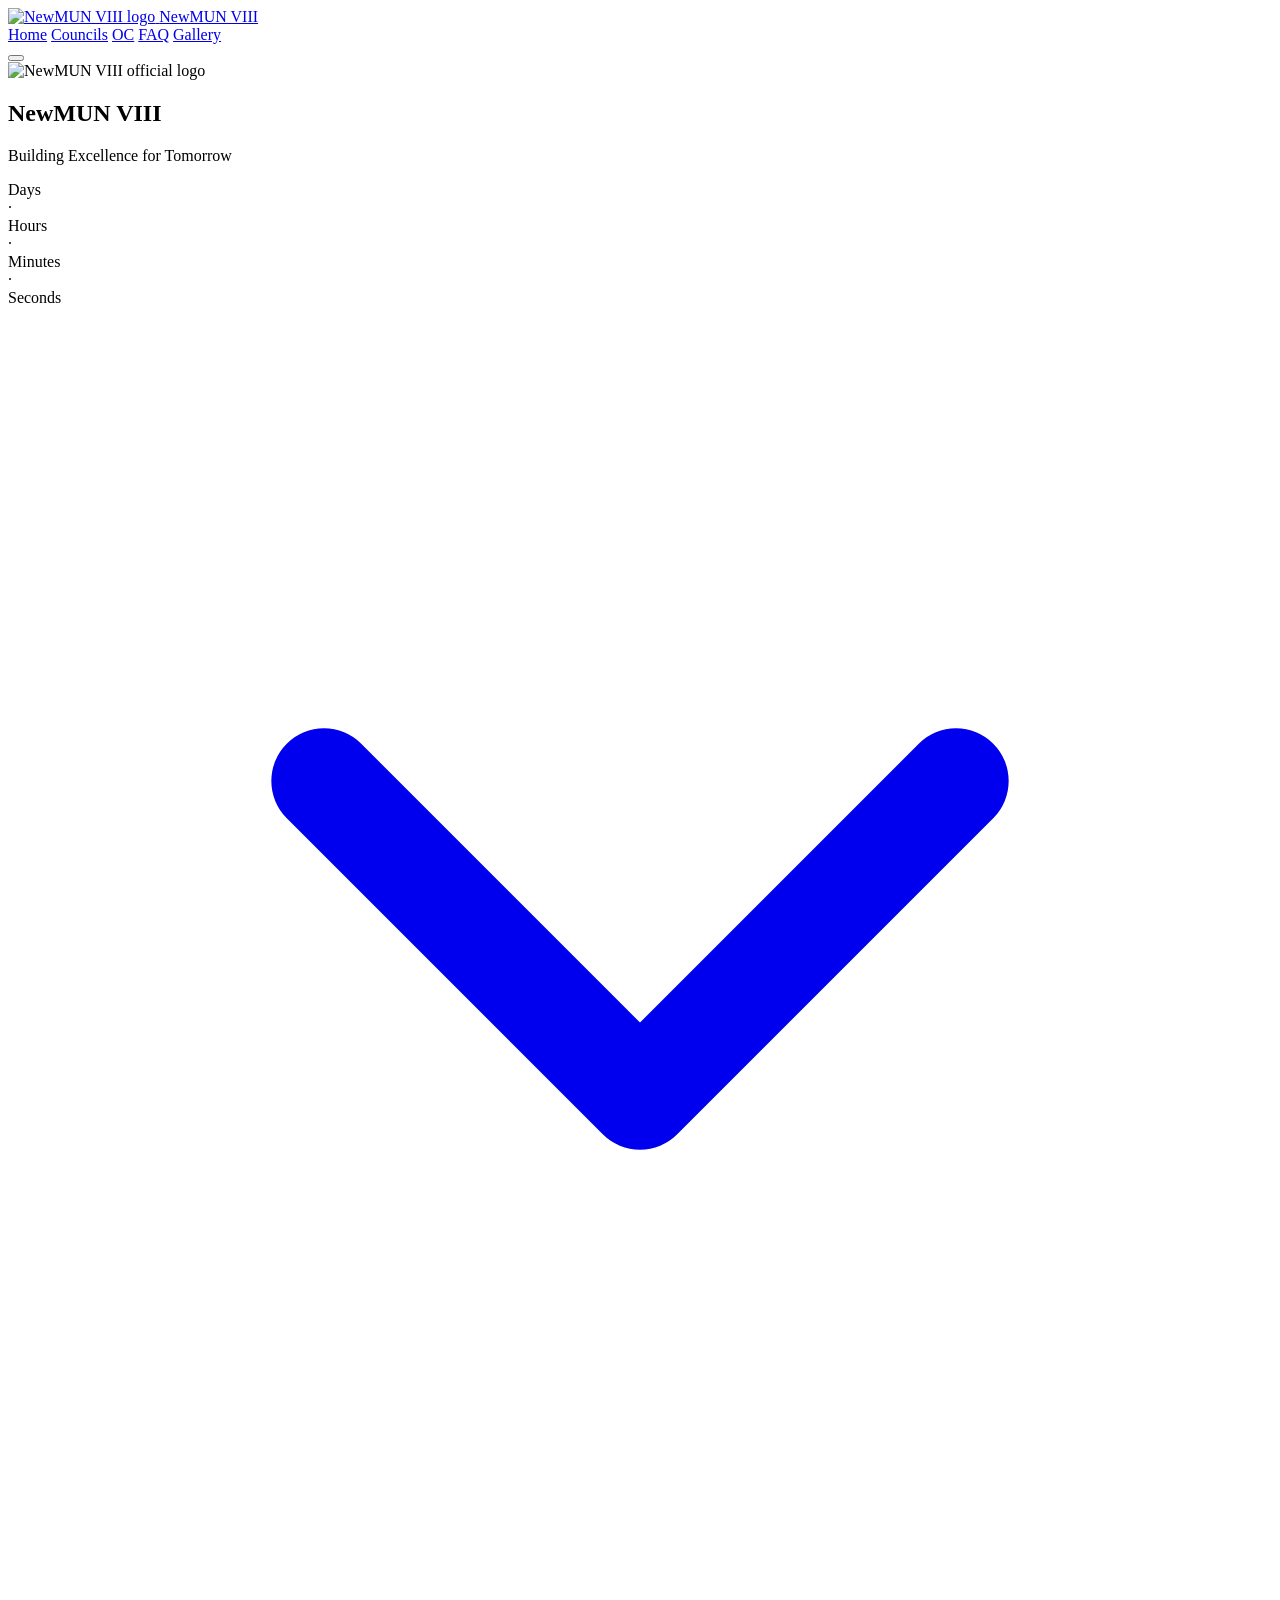
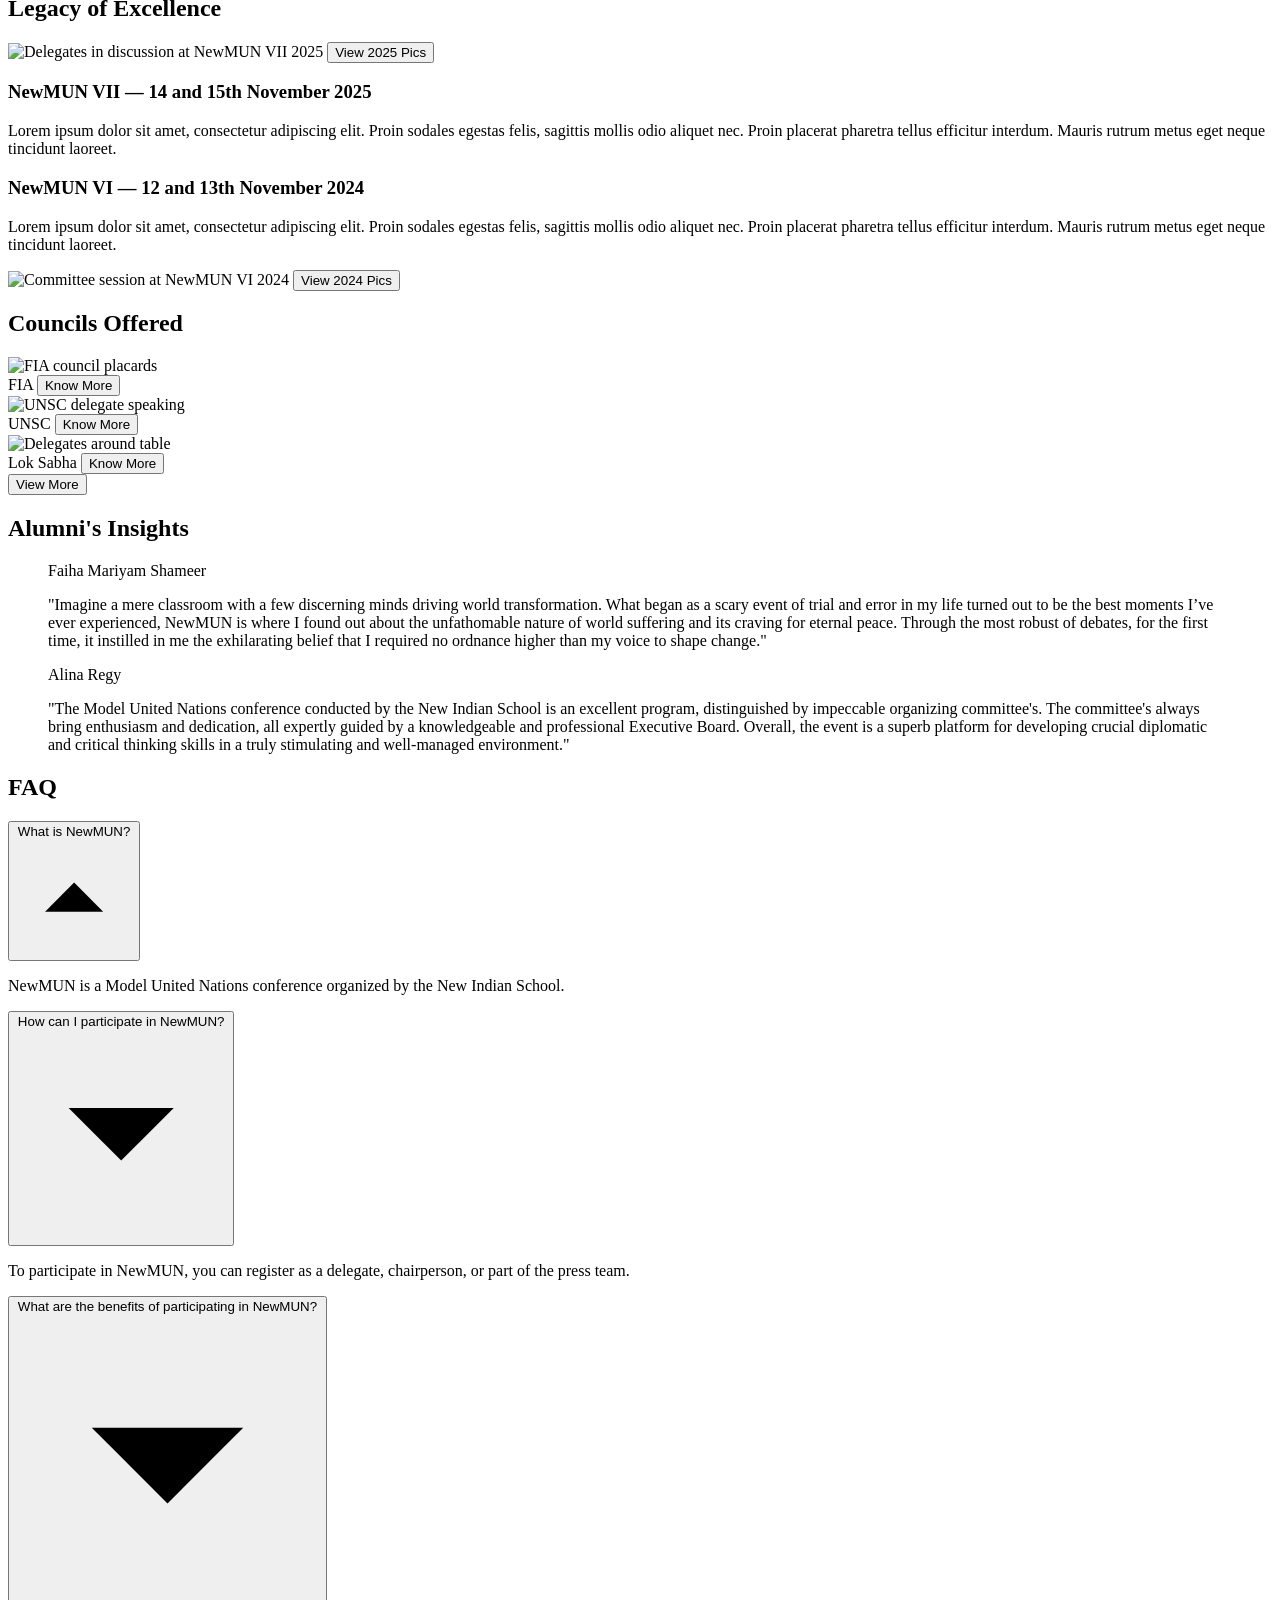
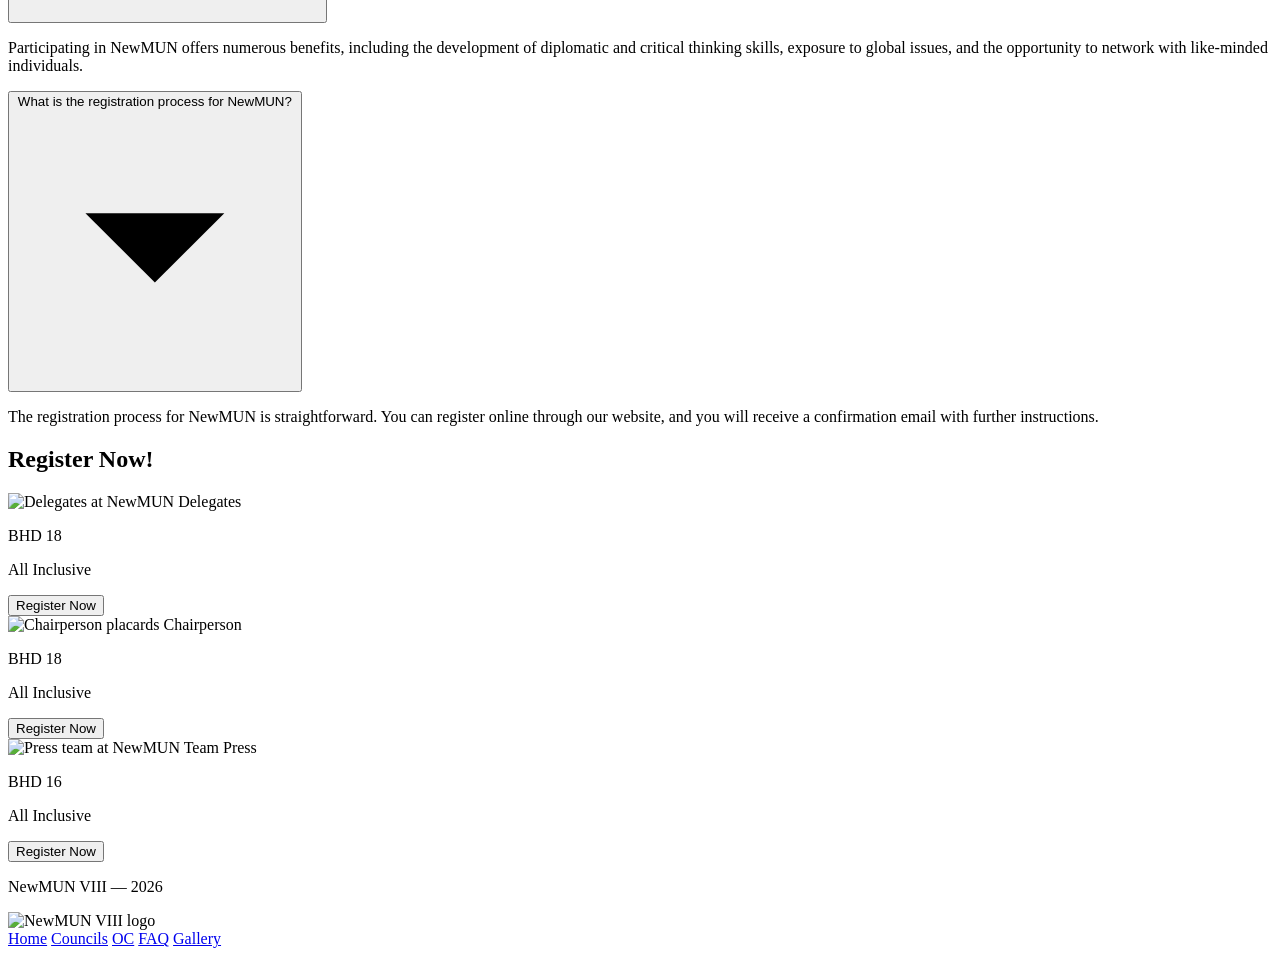
==== index.html @ 2bfbd265 "Add files via upload" ====
<!DOCTYPE html>
<html lang="en">
<head>
<meta charset="UTF-8">
<meta name="viewport" content="width=device-width, initial-scale=1.0">
<title>NewMUN VIII — Building Excellence for Tomorrow</title>
<link rel="preconnect" href="https://fonts.googleapis.com">
<link rel="preconnect" href="https://fonts.gstatic.com" crossorigin>
<link href="https://fonts.googleapis.com/css2?family=Playfair+Display:ital,wght@0,500;0,600;0,700;1,500;1,600&family=Montserrat:wght@400;500;600;700;800&display=swap" rel="stylesheet">
<link rel="stylesheet" href="/assets/css/index.css">
</head>
<body>

<!-- ============ HEADER ============ -->
<header class="site-header" id="siteHeader">
  <div class="header-inner">
    <a href="#" class="brand">
      <span class="brand-mark">
        <img src="/assets/logo.png" alt="NewMUN VIII logo">
      </span>
      <span class="brand-name">NewMUN VIII</span>
    </a>

   <nav class="main-nav" id="mainNav" aria-label="Primary">
      <a href="index.html" class="nav-link">Home</a>
      <a href="councils.html" class="nav-link active">Councils</a>
      <a href="oc.html" class="nav-link">OC</a>
      <a href="faq.html" class="nav-link">FAQ</a>
      <a href="gallery.html" class="nav-link">Gallery</a>
    </nav>

    <button class="nav-toggle" id="navToggle" aria-label="Open menu" aria-expanded="false" aria-controls="mainNav">
      <span></span><span></span><span></span>
    </button>
  </div>
</header>

<!-- ============ HERO ============ -->
<section class="hero" id="top">
  <div class="hero-glow hero-glow--a" aria-hidden="true"></div>
  <div class="hero-glow hero-glow--b" aria-hidden="true"></div>
  <div class="hero-glow hero-glow--c" aria-hidden="true"></div>

  <div class="hero-content">
    <div class="emblem">
      <img src="/assets/logo.png" alt="NewMUN VIII official logo" class="emblem-logo">
    </div>

    <h1 class="hero-title">NewMUN VIII</h1>
    <p class="hero-tagline">Building Excellence for Tomorrow</p>

    <div class="countdown" id="countdown" aria-label="Countdown to conference">
      <div class="countdown-unit">
        <span class="countdown-num" id="cd-days" data-value="01"></span>
        <span class="countdown-label">Days</span>
      </div>
      <span class="countdown-sep">·</span>
      <div class="countdown-unit">
        <span class="countdown-num" id="cd-hours" data-value="02"></span>
        <span class="countdown-label">Hours</span>
      </div>
      <span class="countdown-sep">·</span>
      <div class="countdown-unit">
        <span class="countdown-num" id="cd-mins" data-value="03"></span>
        <span class="countdown-label">Minutes</span>
      </div>
      <span class="countdown-sep">·</span>
      <div class="countdown-unit">
        <span class="countdown-num" id="cd-secs" data-value="04"></span>
        <span class="countdown-label">Seconds</span>
      </div>
    </div>
  </div>

  <a href="#legacy" class="scroll-cue" aria-label="Scroll down to see more">
    <svg viewBox="0 0 24 24" fill="none" xmlns="http://www.w3.org/2000/svg">
      <path d="M6 9l6 6 6-6" stroke="currentColor" stroke-width="2" stroke-linecap="round" stroke-linejoin="round"/>
    </svg>
  </a>
</section>

<!-- ============ LEGACY OF EXCELLENCE ============ -->
<section class="section legacy" id="legacy">
  <h2 class="section-title reveal">Legacy of Excellence</h2>

  <div class="legacy-cards">
    <article class="legacy-card reveal">
      <div class="legacy-media">
        <img src="/assets/legacy-vii.jpeg" alt="Delegates in discussion at NewMUN VII">
        <span class="legacy-year">2025</span>
        <button class="btn btn-pill btn-overlay">View 2025 Pics</button>
      </div>
      <div class="legacy-copy">
        <h3>NewMUN VII &mdash; 14 and 15th November 2025</h3>
        <p>Lorem ipsum dolor sit amet, consectetur adipiscing elit. Proin sodales egestas felis, sagittis mollis odio aliquet nec. Proin placerat pharetra tellus efficitur interdum. Mauris rutrum metus eget neque tincidunt laoreet.</p>
      </div>
    </article>

    <article class="legacy-card legacy-card--reverse reveal">
      <div class="legacy-copy">
        <h3>NewMUN VI &mdash; 12 and 13th November 2024</h3>
        <p>Lorem ipsum dolor sit amet, consectetur adipiscing elit. Proin sodales egestas felis, sagittis mollis odio aliquet nec. Proin placerat pharetra tellus efficitur interdum. Mauris rutrum metus eget neque tincidunt laoreet.</p>
      </div>
      <div class="legacy-media">
        <img src="/assets/legacy-vi.jpg" alt="Committee session at NewMUN VI">
        <span class="legacy-year">2024</span>
        <button class="btn btn-pill btn-overlay">View 2024 Pics</button>
      </div>
    </article>
  </div>
</section>

<!-- ============ COUNCILS OFFERED ============ -->
<section class="section councils" id="councils">
  <h2 class="section-title reveal">Councils Offered</h2>

  <div class="council-grid">
    <div class="council-card reveal">
      <img src="assets/fia.jpeg" alt="FIA council placards">
      <div class="council-overlay">
        <span class="council-name">FIA</span>
        <button class="btn btn-pill btn-overlay">Know More</button>
      </div>
    </div>
    <div class="council-card reveal">
      <img src="/assets/unsc.jpeg" alt="UNSC delegate speaking">
      <div class="council-overlay">
        <span class="council-name">UNSC</span>
        <button class="btn btn-pill btn-overlay">Know More</button>
      </div>
    </div>
    <div class="council-card reveal">
      <img src="/assets/lok-sabha.jpeg" alt="Delegates around table">
      <div class="council-overlay">
        <span class="council-name">Lok Sabha</span>
        <button class="btn btn-pill btn-overlay">Know More</button>
      </div>
    </div>
  </div>

  <div class="center-cta reveal">
    <button class="btn btn-pill btn-outline">View More</button>
  </div>
</section>

<!-- ============ ALUMNI'S INSIGHTS ============ -->
<section class="section alumni" id="alumni">
  <h2 class="section-title reveal">Alumni's Insights</h2>

  <div class="alumni-grid">
    <blockquote class="alumni-card reveal">
      <p class="alumni-name">Faiha Mariyam Shameer</p>
      <p class="alumni-quote">"Imagine a mere classroom with a few discerning minds driving world transformation. What began as a scary event of trial and error in my life turned out to be the best moments I’ve ever experienced, NewMUN is where I found out about the unfathomable nature of world suffering and its craving for eternal peace. Through the most robust of debates, for the first time, it instilled in me the exhilarating belief that I required no ordnance higher than my voice to shape change."</p>
    </blockquote>
    <blockquote class="alumni-card reveal">
      <p class="alumni-name">Alina Regy</p>
      <p class="alumni-quote">"The Model United Nations conference conducted by the New Indian School is an excellent program, distinguished by impeccable organizing committee's. The committee's always bring enthusiasm and dedication, all expertly guided by a knowledgeable and professional Executive Board. Overall, the event is a superb platform for developing crucial diplomatic and critical thinking skills in a truly stimulating and well-managed environment."</p>
    </blockquote>
  </div>
</section>

<!-- ============ FAQ ============ -->
<section class="section faq" id="faq">
  <h2 class="section-title reveal">FAQ</h2>

  <div class="faq-list reveal">
    <div class="faq-item is-open">
      <button class="faq-question" aria-expanded="true">
        <span>What is NewMUN?</span>
        <svg class="faq-icon" viewBox="0 0 24 24"><path d="M6 15l6-6 6 6"/></svg>
      </button>
      <div class="faq-answer">
        <p>NewMUN is a Model United Nations conference organized by the New Indian School.</p>
      </div>
    </div>

    <div class="faq-item">
      <button class="faq-question" aria-expanded="false">
        <span>How can I participate in NewMUN?</span>
        <svg class="faq-icon" viewBox="0 0 24 24"><path d="M6 9l6 6 6-6"/></svg>
      </button>
      <div class="faq-answer">
        <p>To participate in NewMUN, you can register as a delegate, chairperson, or part of the press team.</p>
      </div>
    </div>

    <div class="faq-item">
      <button class="faq-question" aria-expanded="false">
        <span>What are the benefits of participating in NewMUN?</span>
        <svg class="faq-icon" viewBox="0 0 24 24"><path d="M6 9l6 6 6-6"/></svg>
      </button>
      <div class="faq-answer">
        <p>Participating in NewMUN offers numerous benefits, including the development of diplomatic and critical thinking skills, exposure to global issues, and the opportunity to network with like-minded individuals.</p>
      </div>
    </div>

    <div class="faq-item">
      <button class="faq-question" aria-expanded="false">
        <span>What is the registration process for NewMUN?</span>
        <svg class="faq-icon" viewBox="0 0 24 24"><path d="M6 9l6 6 6-6"/></svg>
      </button>
      <div class="faq-answer">
        <p>The registration process for NewMUN is straightforward. You can register online through our website, and you will receive a confirmation email with further instructions.</p>
      </div>
    </div>
  </div>
</section>

<!-- ============ REGISTER NOW ============ -->
<section class="section register" id="register">
  <h2 class="section-title reveal">Register Now!</h2>

  <div class="register-grid">
    <article class="register-card reveal">
      <div class="register-media">
        <img src="/assets/delegates.jpeg" alt="Delegates at NewMUN">
        <span class="register-label">Delegates</span>
      </div>
      <p class="register-price">BHD 18</p>
      <p class="register-note">All Inclusive</p>
      <button class="btn btn-pill">Register Now</button>
    </article>

    <article class="register-card reveal">
      <div class="register-media">
        <img src="/assets/chairs.jpg" alt="Chairperson placards">
        <span class="register-label">Chairperson</span>
      </div>
      <p class="register-price">BHD 18</p>
      <p class="register-note">All Inclusive</p>
      <button class="btn btn-pill">Register Now</button>
    </article>

    <article class="register-card reveal">
      <div class="register-media">
        <img src="/assets/press.jpg" alt="Press team at NewMUN">
        <span class="register-label">Team Press</span>
      </div>
      <p class="register-price">BHD 16</p>
      <p class="register-note">All Inclusive</p>
      <button class="btn btn-pill">Register Now</button>
    </article>
  </div>
</section>
<!-- ============ FOOTER ============ -->
<footer class="site-footer" id="oc">
  <div class="footer-inner">
    <div class="footer-brand">
      <p class="footer-title">NewMUN VIII &mdash; 2026</p>
    </div>
    <div class="footer-emblem">
      <img src="/assets/logo.png" alt="NewMUN VIII logo" class="footer-logo">
    </div>
    <nav class="footer-nav" aria-label="Footer">
      <a href="index.html">Home</a>
      <a href="councils.html">Councils</a>
      <a href="oc.html">OC</a>
      <a href="faq.html">FAQ</a>
      <a href="gallery.html">Gallery</a>
    </nav>
  </div>
</footer>

<script src="assets/js/index.js"></script>
</body>
</html>
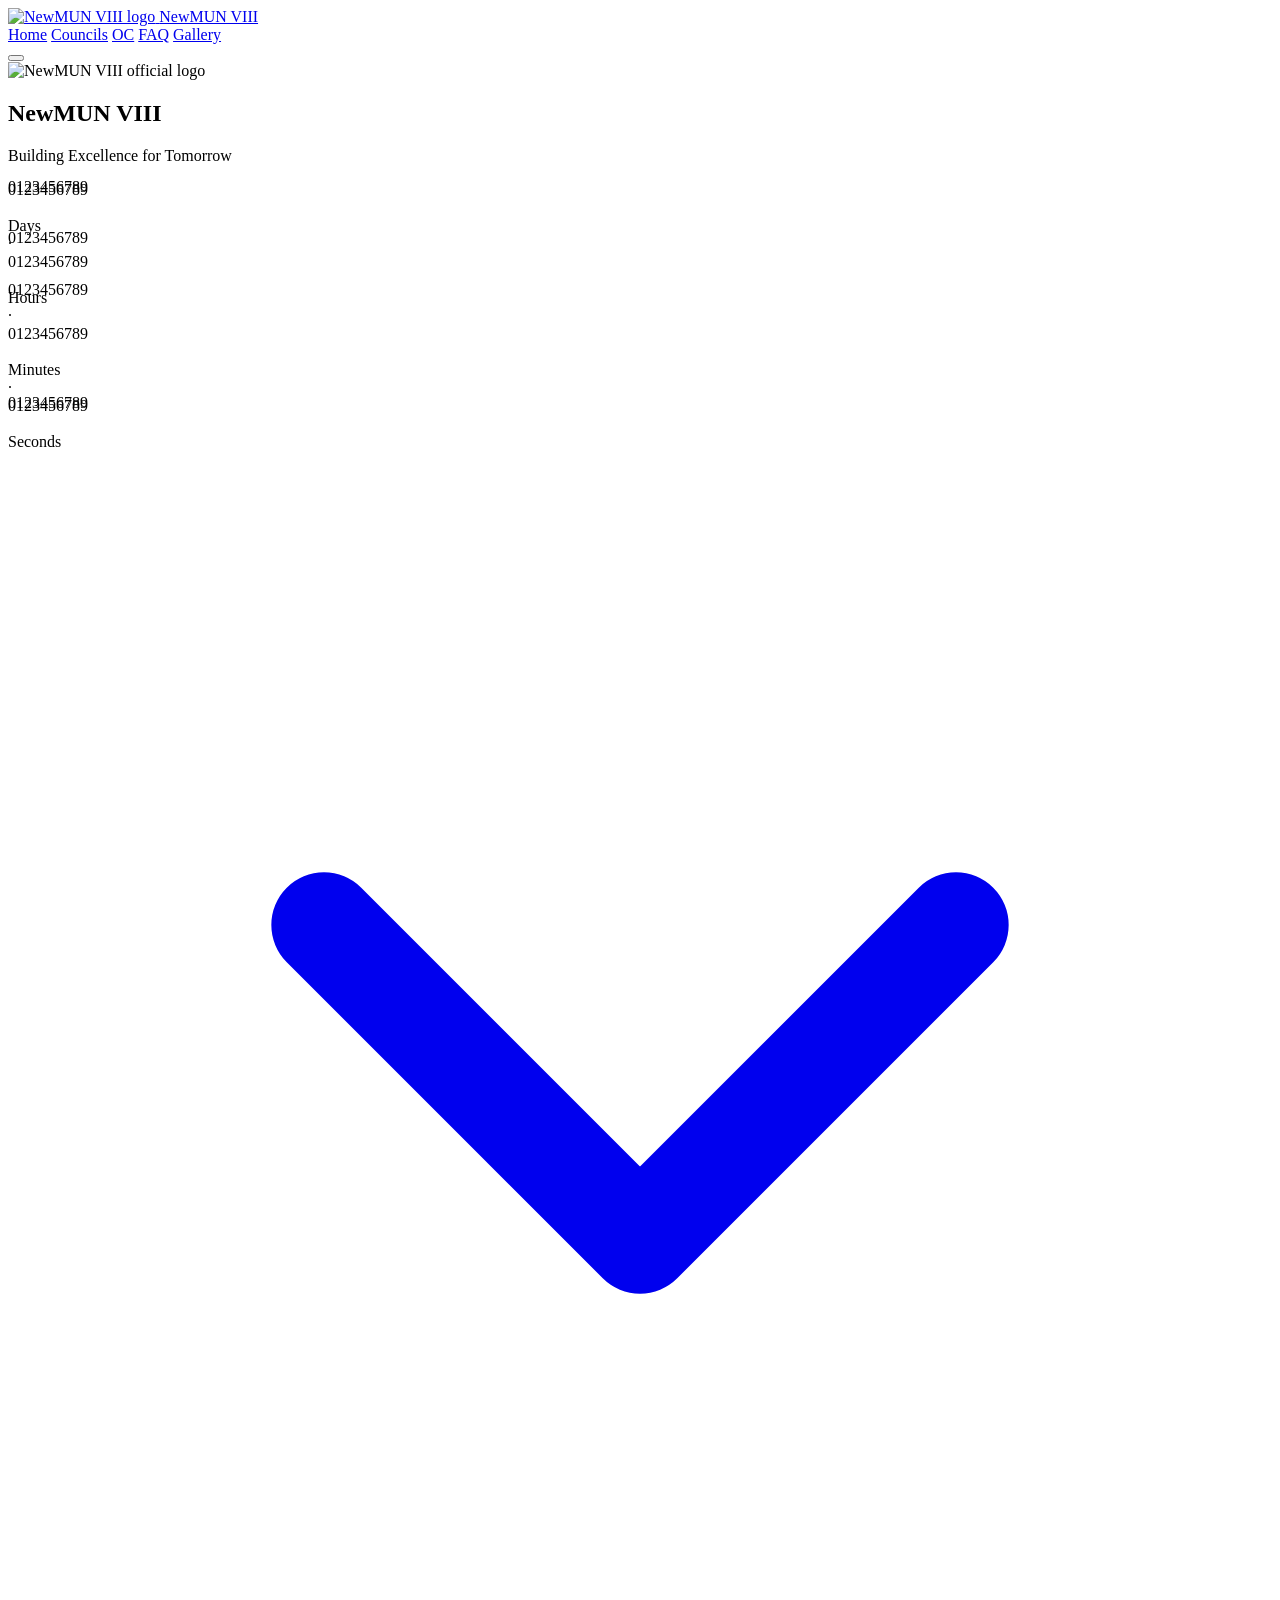
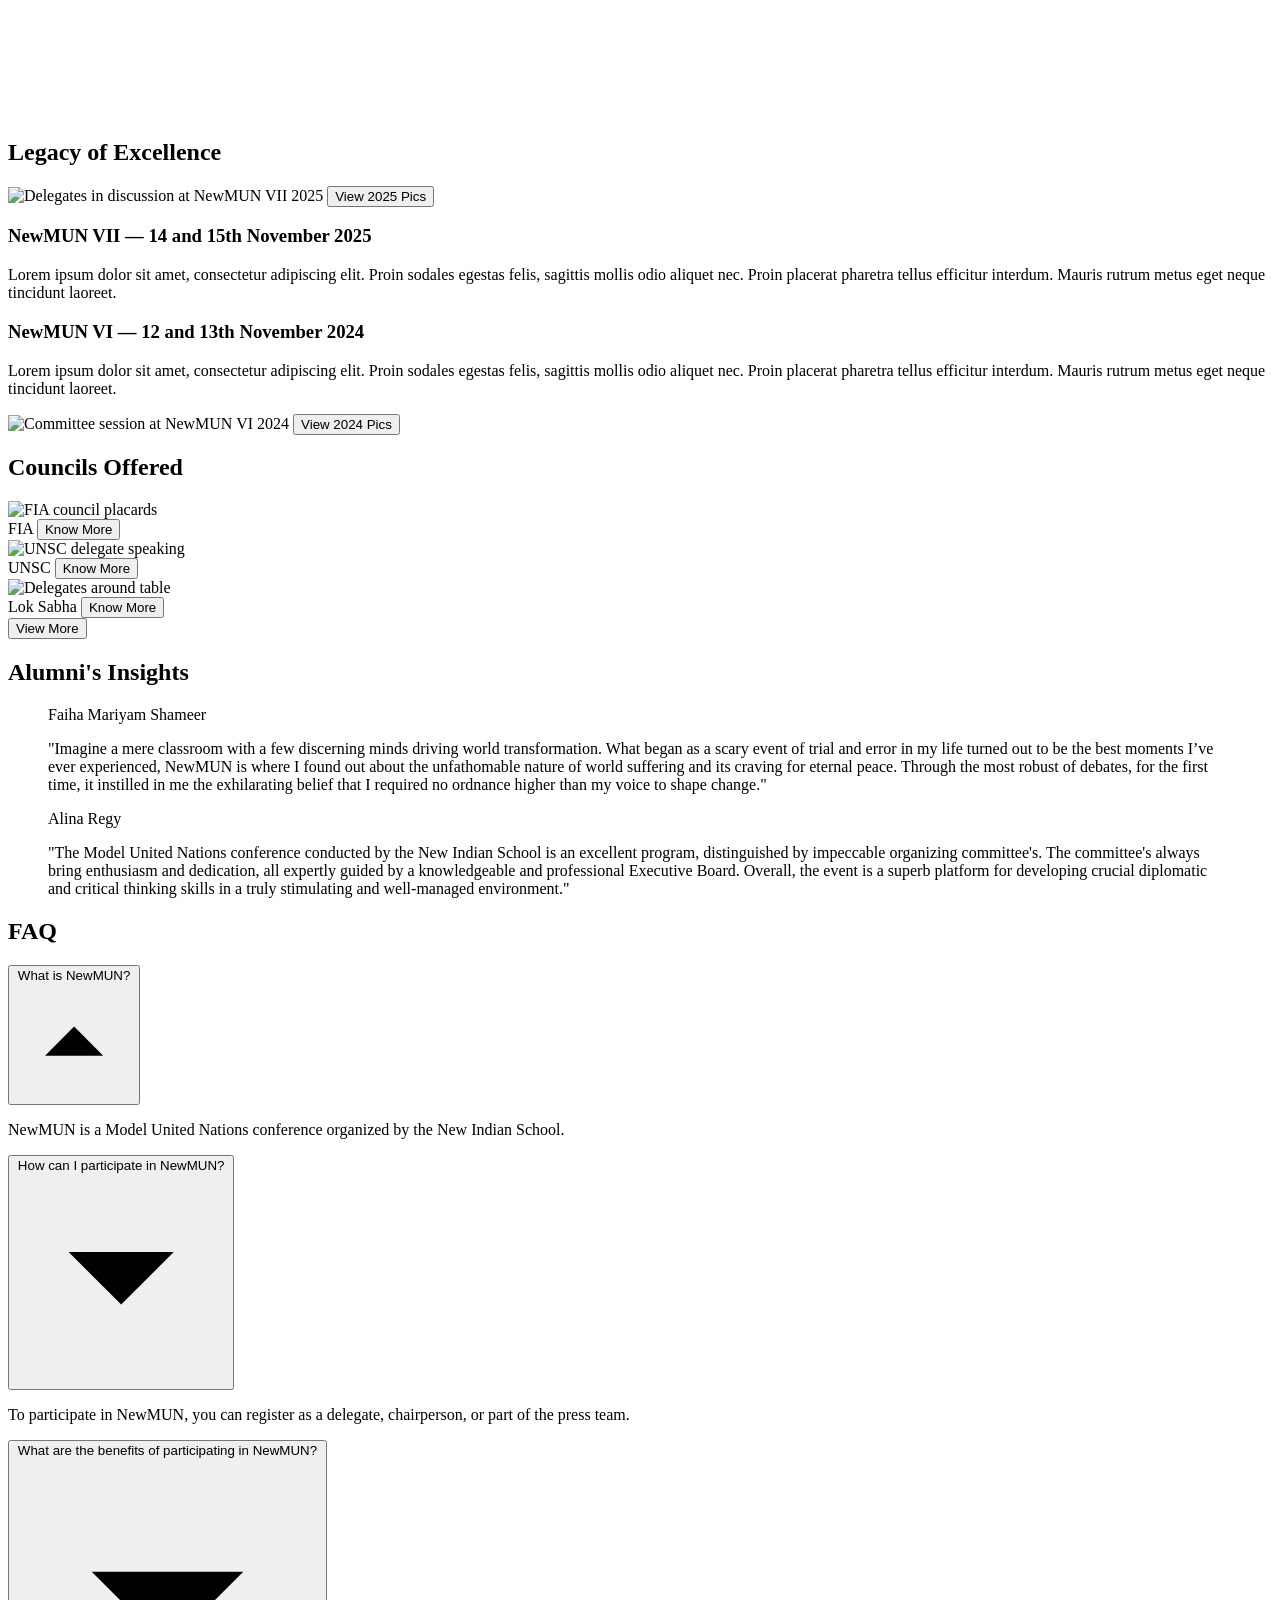
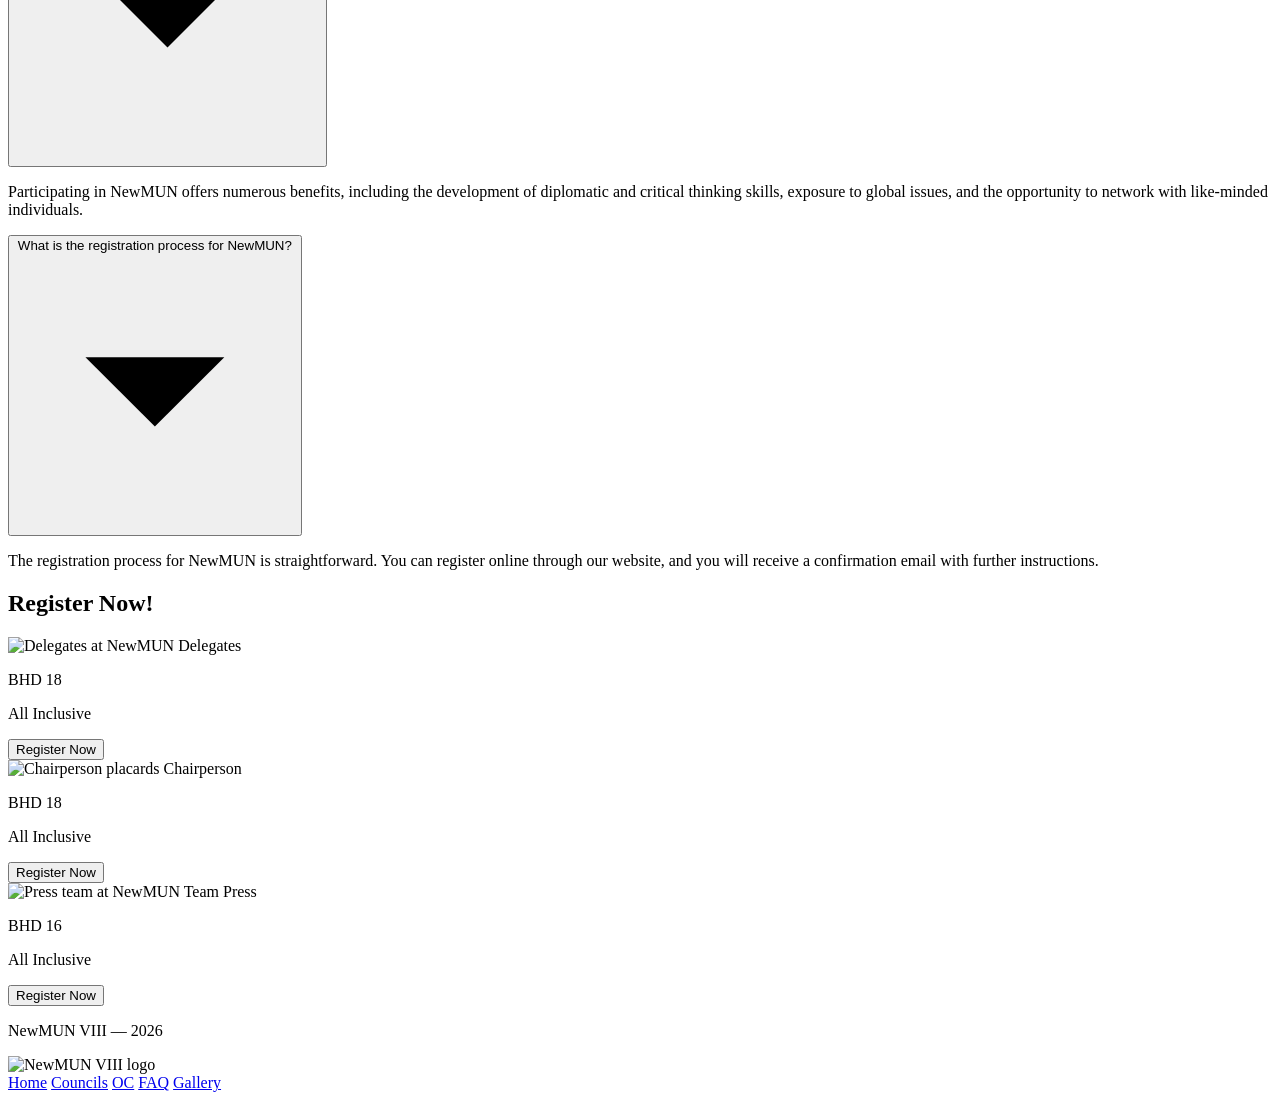
==== commit d5e17b79: "Update index.html" ====
--- a/index.html
+++ b/index.html
@@ -7,7 +7,7 @@
 <link rel="preconnect" href="https://fonts.googleapis.com">
 <link rel="preconnect" href="https://fonts.gstatic.com" crossorigin>
 <link href="https://fonts.googleapis.com/css2?family=Playfair+Display:ital,wght@0,500;0,600;0,700;1,500;1,600&family=Montserrat:wght@400;500;600;700;800&display=swap" rel="stylesheet">
-<link rel="stylesheet" href="/assets/css/index.css">
+<link rel="stylesheet" href="/newmunbhviii/assets/css/index.css">
 </head>
 <body>
 
@@ -16,7 +16,7 @@
   <div class="header-inner">
     <a href="#" class="brand">
       <span class="brand-mark">
-        <img src="/assets/logo.png" alt="NewMUN VIII logo">
+        <img src="/newmunbhviii/assets/logo.png" alt="NewMUN VIII logo">
       </span>
       <span class="brand-name">NewMUN VIII</span>
     </a>
@@ -43,7 +43,7 @@
 
   <div class="hero-content">
     <div class="emblem">
-      <img src="/assets/logo.png" alt="NewMUN VIII official logo" class="emblem-logo">
+      <img src="/newmunbhviii/assets/logo.png" alt="NewMUN VIII official logo" class="emblem-logo">
     </div>
 
     <h1 class="hero-title">NewMUN VIII</h1>
@@ -86,7 +86,7 @@
   <div class="legacy-cards">
     <article class="legacy-card reveal">
       <div class="legacy-media">
-        <img src="/assets/legacy-vii.jpeg" alt="Delegates in discussion at NewMUN VII">
+        <img src="/newmunbhviii/assets/legacy-vii.jpeg" alt="Delegates in discussion at NewMUN VII">
         <span class="legacy-year">2025</span>
         <button class="btn btn-pill btn-overlay">View 2025 Pics</button>
       </div>
@@ -102,7 +102,7 @@
         <p>Lorem ipsum dolor sit amet, consectetur adipiscing elit. Proin sodales egestas felis, sagittis mollis odio aliquet nec. Proin placerat pharetra tellus efficitur interdum. Mauris rutrum metus eget neque tincidunt laoreet.</p>
       </div>
       <div class="legacy-media">
-        <img src="/assets/legacy-vi.jpg" alt="Committee session at NewMUN VI">
+        <img src="/newmunbhviii/assets/legacy-vi.jpg" alt="Committee session at NewMUN VI">
         <span class="legacy-year">2024</span>
         <button class="btn btn-pill btn-overlay">View 2024 Pics</button>
       </div>
@@ -123,14 +123,14 @@
       </div>
     </div>
     <div class="council-card reveal">
-      <img src="/assets/unsc.jpeg" alt="UNSC delegate speaking">
+      <img src="/newmunbhviii/assets/unsc.jpeg" alt="UNSC delegate speaking">
       <div class="council-overlay">
         <span class="council-name">UNSC</span>
         <button class="btn btn-pill btn-overlay">Know More</button>
       </div>
     </div>
     <div class="council-card reveal">
-      <img src="/assets/lok-sabha.jpeg" alt="Delegates around table">
+      <img src="/newmunbhviii/assets/lok-sabha.jpeg" alt="Delegates around table">
       <div class="council-overlay">
         <span class="council-name">Lok Sabha</span>
         <button class="btn btn-pill btn-overlay">Know More</button>
@@ -213,7 +213,7 @@
   <div class="register-grid">
     <article class="register-card reveal">
       <div class="register-media">
-        <img src="/assets/delegates.jpeg" alt="Delegates at NewMUN">
+        <img src="/newmunbhviii/assets/delegates.jpeg" alt="Delegates at NewMUN">
         <span class="register-label">Delegates</span>
       </div>
       <p class="register-price">BHD 18</p>
@@ -223,7 +223,7 @@
 
     <article class="register-card reveal">
       <div class="register-media">
-        <img src="/assets/chairs.jpg" alt="Chairperson placards">
+        <img src="/newmunbhviii/assets/chairs.jpg" alt="Chairperson placards">
         <span class="register-label">Chairperson</span>
       </div>
       <p class="register-price">BHD 18</p>
@@ -233,7 +233,7 @@
 
     <article class="register-card reveal">
       <div class="register-media">
-        <img src="/assets/press.jpg" alt="Press team at NewMUN">
+        <img src="/newmunbhviii/assets/press.jpg" alt="Press team at NewMUN">
         <span class="register-label">Team Press</span>
       </div>
       <p class="register-price">BHD 16</p>
@@ -249,7 +249,7 @@
       <p class="footer-title">NewMUN VIII &mdash; 2026</p>
     </div>
     <div class="footer-emblem">
-      <img src="/assets/logo.png" alt="NewMUN VIII logo" class="footer-logo">
+      <img src="/newmunbhviii/assets/logo.png" alt="NewMUN VIII logo" class="footer-logo">
     </div>
     <nav class="footer-nav" aria-label="Footer">
       <a href="index.html">Home</a>
@@ -263,4 +263,4 @@
 
 <script src="assets/js/index.js"></script>
 </body>
-</html>+</html>
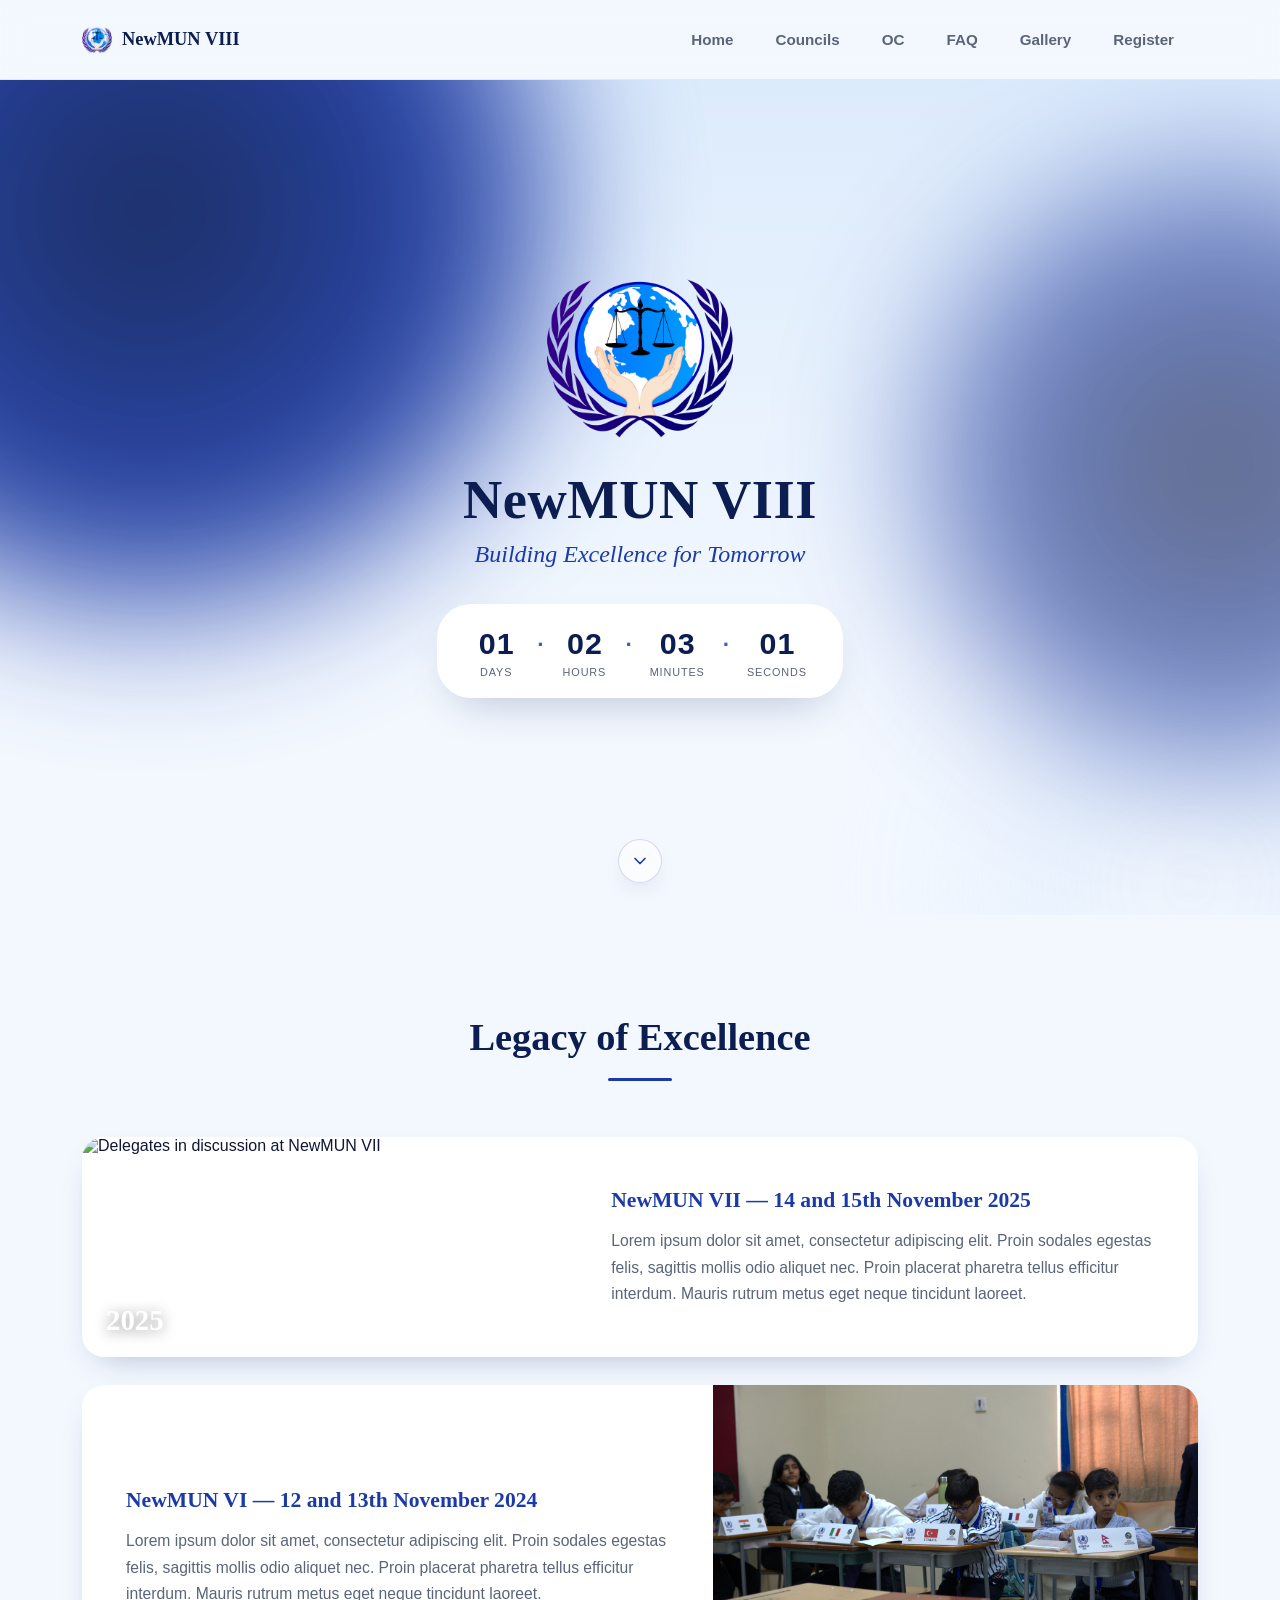
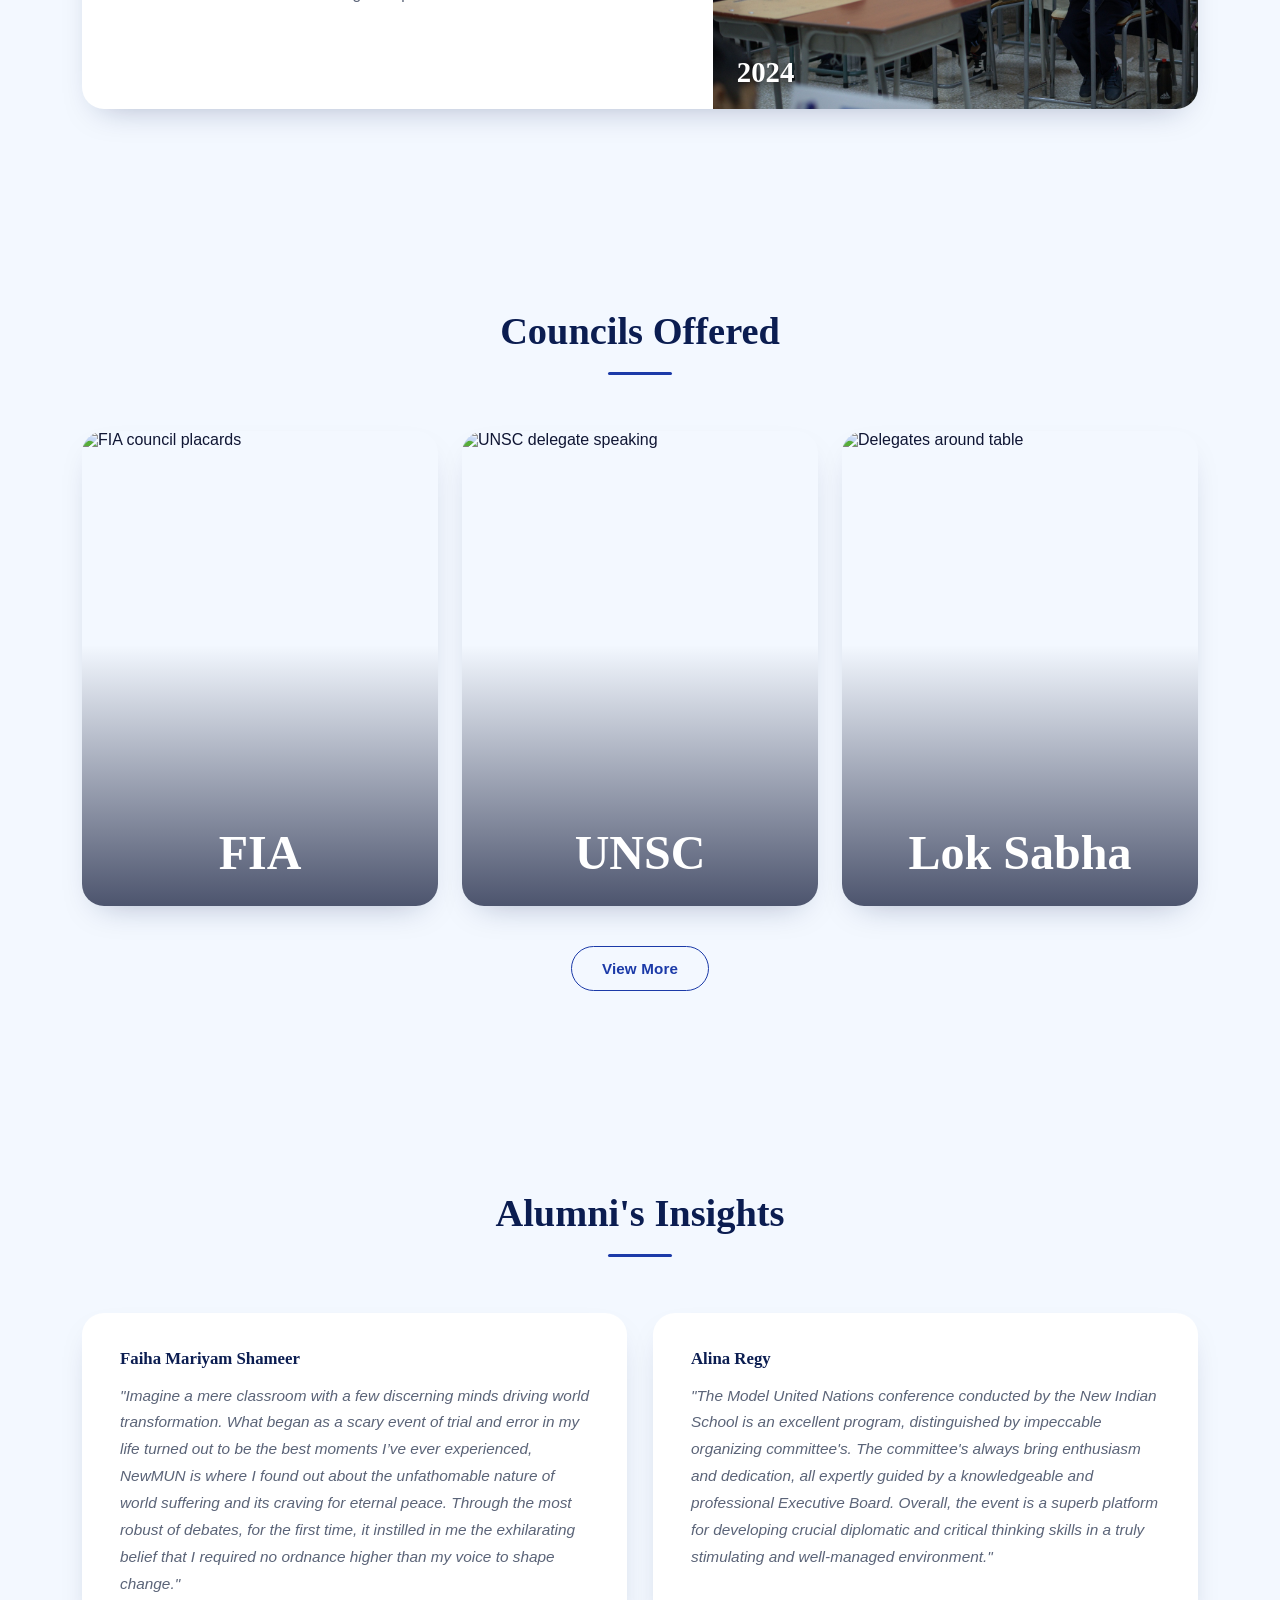
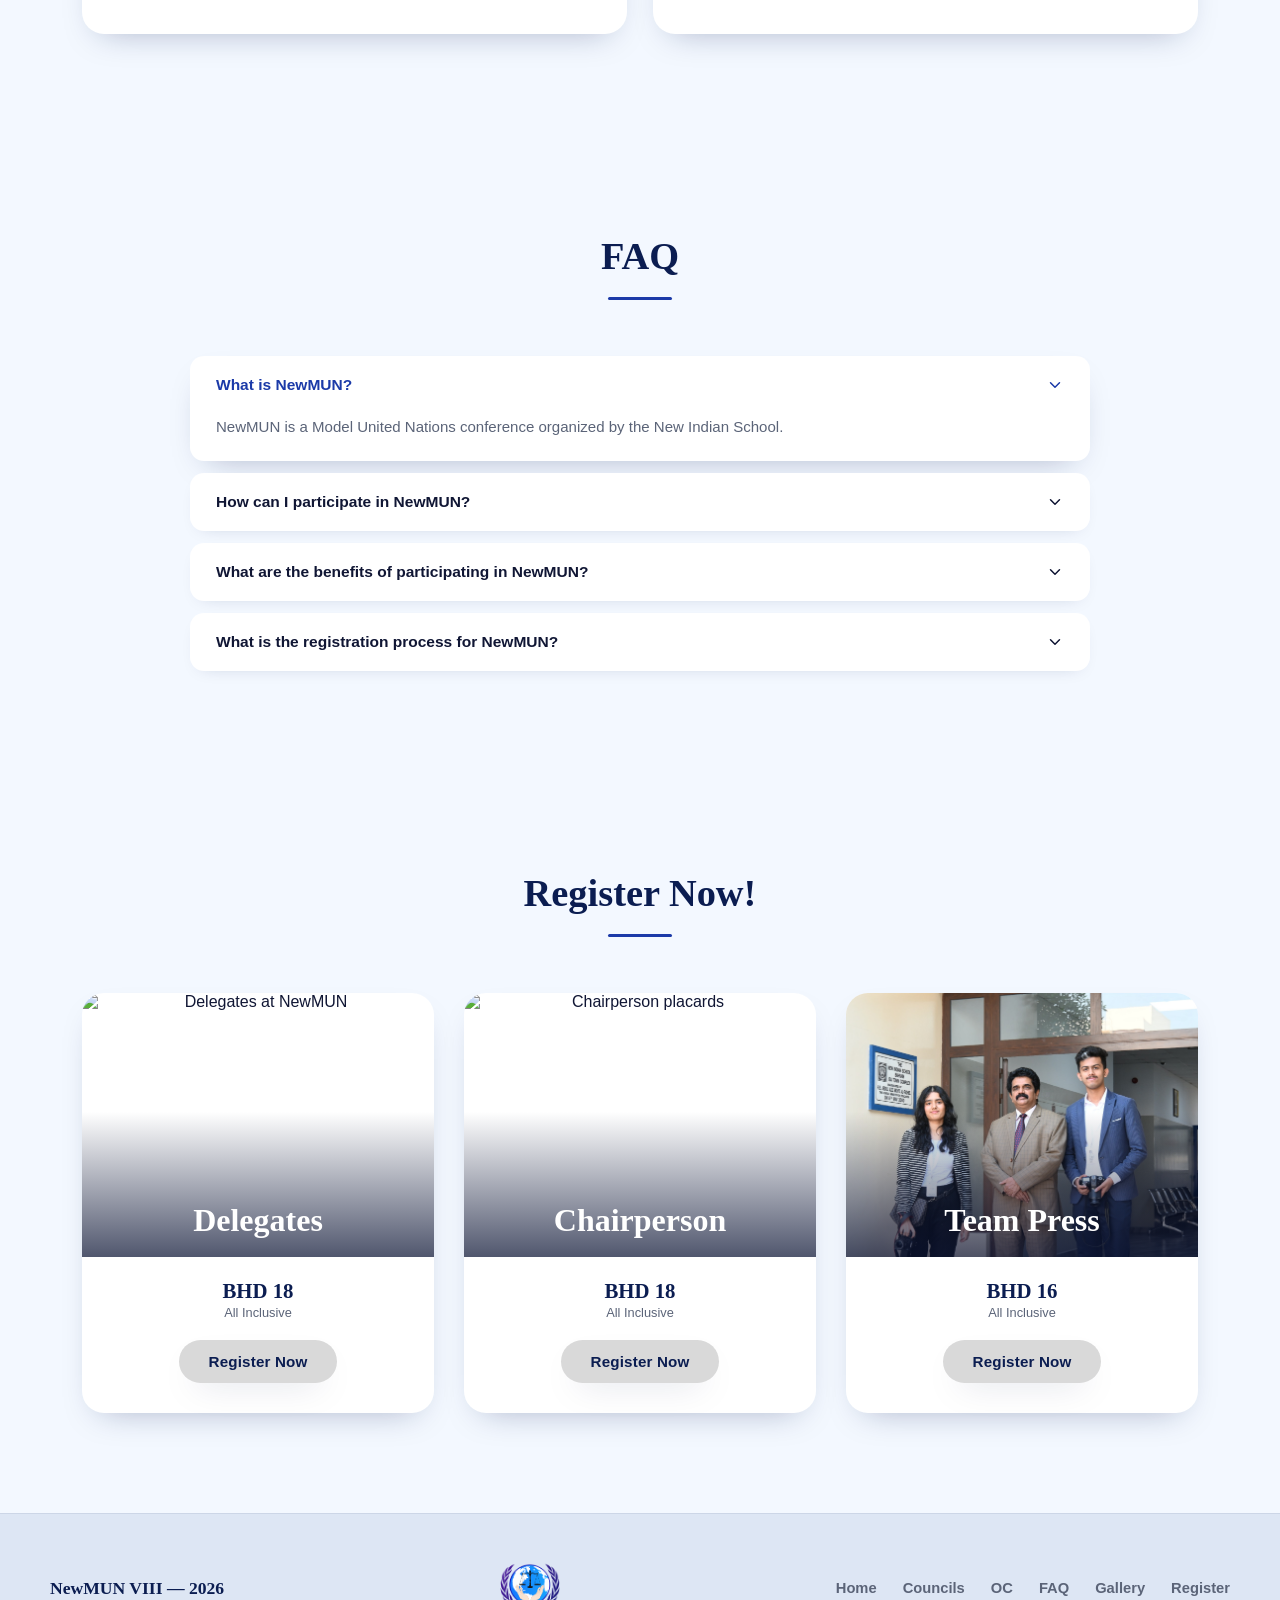
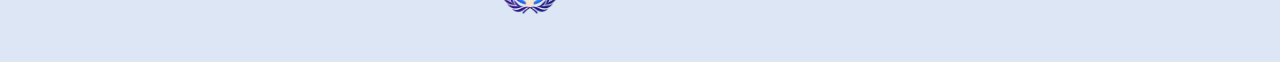
==== commit a907e41d: "Add files via upload" ====
--- a/index.html
+++ b/index.html
@@ -7,7 +7,7 @@
 <link rel="preconnect" href="https://fonts.googleapis.com">
 <link rel="preconnect" href="https://fonts.gstatic.com" crossorigin>
 <link href="https://fonts.googleapis.com/css2?family=Playfair+Display:ital,wght@0,500;0,600;0,700;1,500;1,600&family=Montserrat:wght@400;500;600;700;800&display=swap" rel="stylesheet">
-<link rel="stylesheet" href="/newmunbhviii/assets/css/index.css">
+<link rel="stylesheet" href="/assets/css/index.css">
 </head>
 <body>
 
@@ -16,17 +16,18 @@
   <div class="header-inner">
     <a href="#" class="brand">
       <span class="brand-mark">
-        <img src="/newmunbhviii/assets/logo.png" alt="NewMUN VIII logo">
+        <img src="/assets/logo.png" alt="NewMUN VIII logo">
       </span>
       <span class="brand-name">NewMUN VIII</span>
     </a>
 
-   <nav class="main-nav" id="mainNav" aria-label="Primary">
+  <nav class="main-nav" id="mainNav" aria-label="Primary">
       <a href="index.html" class="nav-link">Home</a>
-      <a href="councils.html" class="nav-link active">Councils</a>
+      <a href="councils.html" class="nav-link">Councils</a>
       <a href="oc.html" class="nav-link">OC</a>
       <a href="faq.html" class="nav-link">FAQ</a>
       <a href="gallery.html" class="nav-link">Gallery</a>
+      <a href="register.html" class="nav-link active">Register</a>
     </nav>
 
     <button class="nav-toggle" id="navToggle" aria-label="Open menu" aria-expanded="false" aria-controls="mainNav">
@@ -43,7 +44,7 @@
 
   <div class="hero-content">
     <div class="emblem">
-      <img src="/newmunbhviii/assets/logo.png" alt="NewMUN VIII official logo" class="emblem-logo">
+      <img src="/assets/logo.png" alt="NewMUN VIII official logo" class="emblem-logo">
     </div>
 
     <h1 class="hero-title">NewMUN VIII</h1>
@@ -86,7 +87,7 @@
   <div class="legacy-cards">
     <article class="legacy-card reveal">
       <div class="legacy-media">
-        <img src="/newmunbhviii/assets/legacy-vii.jpeg" alt="Delegates in discussion at NewMUN VII">
+        <img src="/assets/legacy-vii.jpeg" alt="Delegates in discussion at NewMUN VII">
         <span class="legacy-year">2025</span>
         <button class="btn btn-pill btn-overlay">View 2025 Pics</button>
       </div>
@@ -102,7 +103,7 @@
         <p>Lorem ipsum dolor sit amet, consectetur adipiscing elit. Proin sodales egestas felis, sagittis mollis odio aliquet nec. Proin placerat pharetra tellus efficitur interdum. Mauris rutrum metus eget neque tincidunt laoreet.</p>
       </div>
       <div class="legacy-media">
-        <img src="/newmunbhviii/assets/legacy-vi.jpg" alt="Committee session at NewMUN VI">
+        <img src="/assets/legacy-vi.jpg" alt="Committee session at NewMUN VI">
         <span class="legacy-year">2024</span>
         <button class="btn btn-pill btn-overlay">View 2024 Pics</button>
       </div>
@@ -123,14 +124,14 @@
       </div>
     </div>
     <div class="council-card reveal">
-      <img src="/newmunbhviii/assets/unsc.jpeg" alt="UNSC delegate speaking">
+      <img src="/assets/unsc.jpeg" alt="UNSC delegate speaking">
       <div class="council-overlay">
         <span class="council-name">UNSC</span>
         <button class="btn btn-pill btn-overlay">Know More</button>
       </div>
     </div>
     <div class="council-card reveal">
-      <img src="/newmunbhviii/assets/lok-sabha.jpeg" alt="Delegates around table">
+      <img src="/assets/lok-sabha.jpeg" alt="Delegates around table">
       <div class="council-overlay">
         <span class="council-name">Lok Sabha</span>
         <button class="btn btn-pill btn-overlay">Know More</button>
@@ -213,7 +214,7 @@
   <div class="register-grid">
     <article class="register-card reveal">
       <div class="register-media">
-        <img src="/newmunbhviii/assets/delegates.jpeg" alt="Delegates at NewMUN">
+        <img src="/assets/delegates.jpeg" alt="Delegates at NewMUN">
         <span class="register-label">Delegates</span>
       </div>
       <p class="register-price">BHD 18</p>
@@ -223,7 +224,7 @@
 
     <article class="register-card reveal">
       <div class="register-media">
-        <img src="/newmunbhviii/assets/chairs.jpg" alt="Chairperson placards">
+        <img src="/assets/chairs.jpg" alt="Chairperson placards">
         <span class="register-label">Chairperson</span>
       </div>
       <p class="register-price">BHD 18</p>
@@ -233,7 +234,7 @@
 
     <article class="register-card reveal">
       <div class="register-media">
-        <img src="/newmunbhviii/assets/press.jpg" alt="Press team at NewMUN">
+        <img src="/assets/press.jpg" alt="Press team at NewMUN">
         <span class="register-label">Team Press</span>
       </div>
       <p class="register-price">BHD 16</p>
@@ -243,13 +244,13 @@
   </div>
 </section>
 <!-- ============ FOOTER ============ -->
-<footer class="site-footer" id="oc">
+<footer class="site-footer">
   <div class="footer-inner">
     <div class="footer-brand">
       <p class="footer-title">NewMUN VIII &mdash; 2026</p>
     </div>
     <div class="footer-emblem">
-      <img src="/newmunbhviii/assets/logo.png" alt="NewMUN VIII logo" class="footer-logo">
+      <img src="/assets/logo.png" alt="NewMUN VIII logo" class="footer-logo">
     </div>
     <nav class="footer-nav" aria-label="Footer">
       <a href="index.html">Home</a>
@@ -257,10 +258,11 @@
       <a href="oc.html">OC</a>
       <a href="faq.html">FAQ</a>
       <a href="gallery.html">Gallery</a>
+      <a href="register.html">Register</a>
     </nav>
   </div>
 </footer>
 
 <script src="assets/js/index.js"></script>
 </body>
-</html>
+</html>
--- a/assets/css/index.css
+++ b/assets/css/index.css
@@ -0,0 +1,1241 @@
+/* =========================================================
+   NewMUN VIII — Design tokens
+   Palette: Deep UN navy (#0B1D51), royal blue (#1B3AA8),
+            sky wash (#DCEBFC → #F3F8FF), ink (#0E1330),
+            paper white (#FFFFFF), muted slate (#5B6478)
+   Type: Playfair Display (display/serif) + Source Sans 3 (body)
+   ========================================================= */
+
+:root {
+  --navy: #0b1d51;
+  --navy-deep: #060f30;
+  --royal: #1b3aa8;
+  --royal-light: #3a5bd9;
+  --sky-1: #dcebfc;
+  --sky-2: #f3f8ff;
+  --ink: #101634;
+  --slate: #5b6478;
+  --paper: #ffffff;
+  --gold: #c9a24b;
+
+  --font-display: "Playfair Display", Georgia, serif;
+  --font-body: "Montserrat", -apple-system, BlinkMacSystemFont, "Segoe UI", sans-serif;
+
+  --container: 1180px;
+  --radius-lg: 22px;
+  --radius-md: 16px;
+  --radius-pill: 999px;
+
+  --shadow-soft: 0 20px 45px -20px rgba(11, 29, 81, 0.28);
+  --shadow-card: 0 14px 34px -18px rgba(11, 29, 81, 0.35);
+
+  --ease: cubic-bezier(0.22, 1, 0.36, 1);
+}
+
+* { margin: 0; padding: 0; box-sizing: border-box; }
+
+html { scroll-behavior: smooth; }
+
+body {
+  font-family: var(--font-body);
+  color: var(--ink);
+  background: var(--sky-2);
+  overflow-x: hidden;
+  -webkit-font-smoothing: antialiased;
+}
+
+img { display: block; max-width: 100%; }
+
+a { text-decoration: none; color: inherit; }
+
+button {
+  font-family: inherit;
+  border: none;
+  background: none;
+  cursor: pointer;
+  color: inherit;
+}
+
+:focus-visible {
+  outline: 2px solid var(--royal-light);
+  outline-offset: 3px;
+}
+
+.section {
+  max-width: var(--container);
+  margin: 0 auto;
+  padding: 100px 32px;
+}
+
+.section-title {
+  font-family: var(--font-display);
+  font-weight: 700;
+  color: var(--navy);
+  text-align: center;
+  font-size: clamp(1.9rem, 3vw, 2.5rem);
+  position: relative;
+  padding-bottom: 22px;
+  margin-bottom: 56px;
+}
+
+.section-title::after {
+  content: "";
+  position: absolute;
+  bottom: 0;
+  left: 50%;
+  transform: translateX(-50%);
+  width: 64px;
+  height: 3px;
+  background: var(--royal);
+  border-radius: var(--radius-pill);
+}
+
+/* =========================================================
+   Reveal-on-scroll
+   ========================================================= */
+
+.reveal {
+  opacity: 0;
+  transform: translateY(28px);
+  transition: opacity 0.8s var(--ease), transform 0.8s var(--ease);
+}
+.reveal.is-visible {
+  opacity: 1;
+  transform: translateY(0);
+}
+@media (prefers-reduced-motion: reduce) {
+  .reveal { opacity: 1; transform: none; transition: none; }
+  html { scroll-behavior: auto; }
+}
+
+/* =========================================================
+   Buttons
+   ========================================================= */
+
+.btn {
+  display: inline-flex;
+  align-items: center;
+  justify-content: center;
+  font-weight: 600;
+  font-size: 0.95rem;
+  letter-spacing: 0.01em;
+  transition: transform 0.25s var(--ease), box-shadow 0.25s var(--ease), background 0.25s var(--ease), color 0.25s var(--ease);
+}
+
+.btn-pill {
+  padding: 13px 30px;
+  border-radius: var(--radius-pill);
+  background: #d9d9d9;
+  color: var(--navy);
+  box-shadow: var(--shadow-card);
+}
+.btn-pill:hover { transform: translateY(-2px); box-shadow: 0 18px 36px -16px rgba(11,29,81,0.4); }
+
+.btn-outline {
+  background: transparent;
+  border: 1.5px solid var(--royal);
+  color: var(--royal);
+  box-shadow: none;
+}
+.btn-outline:hover { background: var(--royal); color: var(--paper); }
+
+.btn-overlay {
+  position: absolute;
+  left: 50%;
+  top: 50%;
+  z-index: 3;
+  transform: translate(-50%, -50%) translateY(6px);
+  opacity: 0;
+  transition: opacity 0.35s var(--ease), transform 0.35s var(--ease), box-shadow 0.25s var(--ease), background 0.25s var(--ease);
+}
+.legacy-media:hover .btn-overlay,
+.legacy-media:focus-within .btn-overlay,
+.council-card:hover .btn-overlay,
+.council-card:focus-within .btn-overlay {
+  opacity: 1;
+  transform: translate(-50%, -50%) translateY(0);
+}
+.btn-overlay:hover { transform: translate(-50%, -50%) translateY(-2px); }
+
+/* =========================================================
+   Header
+   ========================================================= */
+
+.site-header {
+  position: sticky;
+  top: 0;
+  z-index: 100;
+  background: rgba(243, 248, 255, 0.75);
+  backdrop-filter: blur(14px) saturate(140%);
+  -webkit-backdrop-filter: blur(14px) saturate(140%);
+  border-bottom: 1px solid rgba(11, 29, 81, 0.08);
+  transition: box-shadow 0.3s var(--ease), background 0.3s var(--ease);
+}
+.site-header.scrolled {
+  box-shadow: 0 8px 24px -16px rgba(11, 29, 81, 0.35);
+  background: rgba(243, 248, 255, 0.92);
+}
+
+.header-inner {
+  max-width: var(--container);
+  margin: 0 auto;
+  padding: 16px 32px;
+  display: flex;
+  align-items: center;
+  justify-content: space-between;
+  gap: 24px;
+}
+
+.brand {
+  display: flex;
+  align-items: center;
+  gap: 10px;
+  font-family: var(--font-display);
+  font-weight: 700;
+  font-size: 1.15rem;
+  color: var(--navy);
+}
+.brand-mark {
+  width: 30px;
+  height: 30px;
+  display: inline-flex;
+}
+.brand-mark img { width: 100%; height: 100%; object-fit: contain; }
+
+.main-nav {
+  display: flex;
+  align-items: center;
+  gap: 6px;
+  padding: 6px;
+}
+.nav-link {
+  font-size: 0.95rem;
+  font-weight: 600;
+  color: var(--slate);
+  padding: 9px 18px;
+  border-radius: var(--radius-pill);
+  position: relative;
+  transition: color 0.3s var(--ease), background 0.3s var(--ease);
+}
+
+.nav-link:hover,
+.nav-link.active {
+  color: var(--navy);
+  background: rgba(27, 58, 168, 0.1);
+}
+.nav-link.active {
+  background: rgba(27, 58, 168, 0.14);
+}
+
+.nav-toggle {
+  display: none;
+  flex-direction: column;
+  justify-content: center;
+  gap: 5px;
+  width: 34px;
+  height: 34px;
+}
+.nav-toggle span {
+  display: block;
+  height: 2px;
+  width: 100%;
+  background: var(--navy);
+  border-radius: 2px;
+  transition: transform 0.3s var(--ease), opacity 0.3s var(--ease);
+}
+.nav-toggle.is-open span:nth-child(1) { transform: translateY(7px) rotate(45deg); }
+.nav-toggle.is-open span:nth-child(2) { opacity: 0; }
+.nav-toggle.is-open span:nth-child(3) { transform: translateY(-7px) rotate(-45deg); }
+
+/* =========================================================
+   Hero
+   ========================================================= */
+
+.hero {
+  position: relative;
+  min-height: calc(100vh - 65px);
+  min-height: calc(100svh - 65px);
+  display: flex;
+  flex-direction: column;
+  align-items: center;
+  justify-content: center;
+  padding: 64px 32px 100px;
+  overflow: hidden;
+  text-align: center;
+  background: linear-gradient(180deg, var(--sky-1) 0%, var(--sky-2) 70%);
+}
+
+.hero-glow {
+  position: absolute;
+  border-radius: 50%;
+  filter: blur(70px);
+  z-index: 0;
+}
+.hero-glow--a {
+  width: 860px; height: 860px;
+  background: radial-gradient(circle, var(--navy) 0%, var(--royal) 55%, transparent 75%);
+  top: -300px; left: -280px;
+  opacity: 0.92;
+  animation: float-a 16s ease-in-out infinite;
+}
+.hero-glow--b {
+  width: 420px; height: 420px;
+  background: radial-gradient(circle, #ffffff 0%, var(--sky-1) 60%, transparent 78%);
+  bottom: -180px; right: -120px;
+  opacity: 0.8;
+  animation: float-b 14s ease-in-out infinite;
+}
+.hero-glow--c {
+  width: 640px; height: 640px;
+  background: radial-gradient(circle, var(--navy-deep) 0%, var(--royal) 55%, transparent 76%);
+  top: 8%; right: -260px;
+  opacity: 0.6;
+  animation: float-c 19s ease-in-out infinite;
+}
+@keyframes float-a {
+  0%,100% { transform: translate(0,0) scale(1); }
+  50% { transform: translate(-24px, 26px) scale(1.05); }
+}
+@keyframes float-b {
+  0%,100% { transform: translate(0,0) scale(1); }
+  50% { transform: translate(20px, -18px) scale(1.04); }
+}
+@keyframes float-c {
+  0%,100% { transform: translate(0,0) scale(1); }
+  50% { transform: translate(22px, 24px) scale(1.06); }
+}
+
+.hero-content {
+  position: relative;
+  z-index: 1;
+  max-width: 680px;
+  margin: 0 auto;
+}
+
+.emblem {
+  position: relative;
+  width: 190px;
+  margin: 0 auto 18px;
+  animation: emblem-in 1s var(--ease) both;
+}
+
+.emblem-logo { width: 100%; height: auto; display: block; }
+
+@keyframes emblem-in {
+  from { opacity: 0; transform: scale(0.85) translateY(-12px); }
+  to { opacity: 1; transform: scale(1) translateY(0); }
+}
+
+.hero-title {
+  font-family: var(--font-display);
+  font-weight: 700;
+  color: var(--navy);
+  font-size: clamp(2.4rem, 5vw, 3.4rem);
+  letter-spacing: 0.01em;
+  animation: rise-in 0.9s var(--ease) 0.15s both;
+}
+
+.hero-tagline {
+  font-family: var(--font-display);
+  font-style: italic;
+  font-weight: 500;
+  color: var(--royal);
+  font-size: clamp(1.1rem, 2.2vw, 1.5rem);
+  margin-top: 10px;
+  animation: rise-in 0.9s var(--ease) 0.3s both;
+}
+
+@keyframes rise-in {
+  from { opacity: 0; transform: translateY(16px); }
+  to { opacity: 1; transform: translateY(0); }
+}
+
+.countdown {
+  display: inline-flex;
+  align-items: center;
+  gap: 18px;
+  margin-top: 36px;
+  padding: 20px 36px;
+  background: var(--paper);
+  border-radius: 34px;
+  box-shadow: var(--shadow-soft);
+  animation: rise-in 0.9s var(--ease) 0.45s both;
+}
+.countdown-unit {
+  display: flex;
+  flex-direction: column;
+  align-items: center;
+  min-width: 46px;
+}
+.countdown-num {
+  display: flex;
+  align-items: center;
+  gap: 2px;
+  font-family: var(--font-body);
+  font-weight: 700;
+  font-size: clamp(1.4rem, 2.6vw, 1.9rem);
+  color: var(--navy);
+  font-variant-numeric: tabular-nums;
+}
+
+/* Odometer-style rolling digit */
+.digit-reel {
+  position: relative;
+  height: 1.3em;
+  width: 0.95ch;
+  overflow: hidden;
+  line-height: 1.3em;
+  flex-shrink: 0;
+}
+.digit-reel-strip {
+  position: absolute;
+  left: 0;
+  top: 0;
+  width: 100%;
+  display: flex;
+  flex-direction: column;
+  transform: translateY(0);
+  transition: transform 0.5s cubic-bezier(0.55, 0, 0.15, 1);
+}
+.digit-reel-strip span {
+  height: 1.3em;
+  display: flex;
+  align-items: center;
+  justify-content: center;
+}
+.countdown-label {
+  font-size: 0.68rem;
+  text-transform: uppercase;
+  letter-spacing: 0.08em;
+  color: var(--slate);
+  margin-top: 2px;
+}
+.countdown-sep {
+  font-family: var(--font-body);
+  font-weight: 700;
+  color: var(--royal-light);
+  font-size: 1.4rem;
+  transform: translateY(-6px);
+}
+
+/* Scroll-down cue */
+.scroll-cue {
+  position: absolute;
+  left: 50%;
+  bottom: 32px;
+  z-index: 1;
+  transform: translateX(-50%);
+  width: 44px;
+  height: 44px;
+  display: flex;
+  align-items: center;
+  justify-content: center;
+  border-radius: 50%;
+  color: var(--royal);
+  background: rgba(255, 255, 255, 0.6);
+  border: 1px solid rgba(27, 58, 168, 0.18);
+  box-shadow: 0 10px 24px -14px rgba(11, 29, 81, 0.4);
+  animation: scroll-cue-bob 2.2s ease-in-out infinite;
+  transition: background 0.3s var(--ease), border-color 0.3s var(--ease), transform 0.3s var(--ease);
+}
+.scroll-cue svg { width: 20px; height: 20px; }
+.scroll-cue:hover {
+  background: rgba(255, 255, 255, 0.9);
+  border-color: rgba(27, 58, 168, 0.35);
+}
+@keyframes scroll-cue-bob {
+  0%, 100% { transform: translateX(-50%) translateY(0); }
+  50% { transform: translateX(-50%) translateY(10px); }
+}
+@media (prefers-reduced-motion: reduce) {
+  .scroll-cue { animation: none; }
+}
+
+/* =========================================================
+   Legacy of Excellence
+   ========================================================= */
+
+.legacy-cards {
+  display: flex;
+  flex-direction: column;
+  gap: 28px;
+}
+
+.legacy-card {
+  display: grid;
+  grid-template-columns: 1fr 1.3fr;
+  gap: 0;
+  background: var(--paper);
+  border-radius: var(--radius-lg);
+  overflow: hidden;
+  box-shadow: var(--shadow-card);
+  transition: transform 0.4s var(--ease), box-shadow 0.4s var(--ease);
+}
+.legacy-card:hover {
+  transform: translateY(-4px);
+  box-shadow: 0 26px 50px -22px rgba(11,29,81,0.4);
+}
+.legacy-card--reverse { grid-template-columns: 1.3fr 1fr; }
+.legacy-card--reverse .legacy-media { order: 2; }
+
+.legacy-media {
+  position: relative;
+  min-height: 220px;
+  overflow: hidden;
+}
+.legacy-media img {
+  width: 100%; height: 100%;
+  object-fit: cover;
+  transition: transform 0.6s var(--ease), filter 0.4s var(--ease);
+}
+.legacy-card:hover .legacy-media img { transform: scale(1.06); }
+
+.legacy-media::after {
+  content: "";
+  position: absolute;
+  inset: 0;
+  z-index: 1;
+  background: rgba(6, 15, 48, 0);
+  transition: background 0.35s var(--ease);
+  pointer-events: none;
+}
+.legacy-media:hover::after,
+.legacy-media:focus-within::after {
+  background: rgba(6, 15, 48, 0.6);
+}
+
+.legacy-year {
+  position: absolute;
+  left: 24px; bottom: 20px;
+  z-index: 2;
+  font-family: var(--font-display);
+  font-weight: 700;
+  font-size: 1.8rem;
+  color: var(--paper);
+  text-shadow: 0 2px 14px rgba(0,0,0,0.45);
+  transition: opacity 0.3s var(--ease);
+}
+.legacy-media:hover .legacy-year { opacity: 0; }
+
+.legacy-copy {
+  padding: 40px 44px;
+  display: flex;
+  flex-direction: column;
+  justify-content: center;
+}
+.legacy-copy h3 {
+  font-family: var(--font-display);
+  color: var(--royal);
+  font-weight: 700;
+  font-size: 1.35rem;
+  margin-bottom: 14px;
+  line-height: 1.3;
+}
+.legacy-copy p { color: var(--slate); line-height: 1.7; font-size: 0.98rem; }
+
+/* =========================================================
+   Councils
+   ========================================================= */
+
+.council-grid {
+  display: grid;
+  grid-template-columns: repeat(3, 1fr);
+  gap: 24px;
+}
+
+.council-card {
+  position: relative;
+  border-radius: var(--radius-lg);
+  overflow: hidden;
+  aspect-ratio: 3/4;
+  box-shadow: var(--shadow-card);
+  transition: transform 0.4s var(--ease), box-shadow 0.4s var(--ease);
+}
+.council-card:hover { transform: translateY(-6px); box-shadow: 0 26px 50px -20px rgba(11,29,81,0.42); }
+
+.council-card img {
+  width: 100%; height: 100%;
+  object-fit: cover;
+  transition: transform 0.6s var(--ease), filter 0.4s var(--ease);
+}
+.council-card:hover img { transform: scale(1.08); }
+
+.council-overlay {
+  position: absolute;
+  inset: 0;
+  background: linear-gradient(180deg, rgba(6,15,48,0) 45%, rgba(6,15,48,0.7) 100%);
+  display: flex;
+  align-items: flex-end;
+  justify-content: center;
+  padding-bottom: 26px;
+  transition: background 0.35s var(--ease);
+}
+.council-card:hover .council-overlay,
+.council-card:focus-within .council-overlay {
+  background: rgba(6, 15, 48, 0.62);
+}
+
+.council-name {
+  position: relative;
+  z-index: 2;
+  font-family: var(--font-display);
+  font-weight: 700;
+  font-size: 3rem;
+  color: var(--paper);
+  transition: opacity 0.3s var(--ease);
+}
+.council-card:hover .council-name,
+.council-card:focus-within .council-name {
+  opacity: 0;
+}
+
+.center-cta { text-align: center; margin-top: 40px; }
+
+/* =========================================================
+   Alumni
+   ========================================================= */
+
+.alumni-grid {
+  display: grid;
+  grid-template-columns: 1fr 1fr;
+  gap: 26px;
+}
+
+.alumni-card {
+  background: var(--paper);
+  border-radius: var(--radius-lg);
+  padding: 36px 38px;
+  box-shadow: var(--shadow-card);
+  
+  transition: transform 0.35s var(--ease), box-shadow 0.35s var(--ease);
+}
+.alumni-card:hover { transform: translateY(-4px); box-shadow: 0 24px 46px -20px rgba(11,29,81,0.35); }
+
+.alumni-name {
+  font-family: var(--font-display);
+  font-weight: 700;
+  color: var(--navy);
+  margin-bottom: 14px;
+  font-size: 1.05rem;
+}
+.alumni-quote {
+  color: var(--slate);
+  line-height: 1.75;
+  font-size: 0.96rem;
+  font-style: italic;
+}
+
+/* =========================================================
+   FAQ
+   ========================================================= */
+
+.faq-list {
+  display: flex;
+  flex-direction: column;
+  gap: 12px;
+  max-width: 900px;
+  margin: 0 auto;
+}
+
+.faq-item {
+  background: var(--paper);
+  border-radius: 14px;
+  box-shadow: 0 6px 18px -12px rgba(11,29,81,0.25);
+  overflow: hidden;
+  transition: box-shadow 0.3s var(--ease);
+}
+.faq-item.is-open { box-shadow: var(--shadow-card); }
+
+.faq-question {
+  width: 100%;
+  display: flex;
+  align-items: center;
+  justify-content: space-between;
+  gap: 20px;
+  padding: 20px 26px;
+  text-align: left;
+  font-weight: 600;
+  color: var(--ink);
+  font-size: 0.97rem;
+}
+.faq-item.is-open .faq-question { color: var(--royal); }
+
+.faq-icon {
+  flex-shrink: 0;
+  width: 18px; height: 18px;
+  fill: none;
+  stroke: currentColor;
+  stroke-width: 2;
+  stroke-linecap: round;
+  stroke-linejoin: round;
+  transition: transform 0.35s var(--ease);
+}
+.faq-item.is-open .faq-icon { transform: rotate(180deg); }
+
+.faq-answer {
+  display: grid;
+  grid-template-rows: 0fr;
+  transition: grid-template-rows 0.4s var(--ease);
+}
+.faq-answer > p {
+  overflow: hidden;
+  padding: 0 26px;
+  color: var(--slate);
+  line-height: 1.7;
+  font-size: 0.94rem;
+}
+.faq-item.is-open .faq-answer { grid-template-rows: 1fr; }
+.faq-item.is-open .faq-answer > p { padding: 0 26px 22px; }
+.faq-answer > p { min-height: 0; }
+.faq-answer { min-height: 0; }
+.faq-answer > p::before { content: ""; display: block; height: 0; }
+.faq-answer { display: grid; }
+.faq-answer > p { grid-row: 1; }
+
+/* =========================================================
+   Register
+   ========================================================= */
+
+.register-grid {
+  display: grid;
+  grid-template-columns: repeat(3, 1fr);
+  gap: 30px;
+}
+
+.register-card {
+  text-align: center;
+  background: var(--paper);
+  border-radius: var(--radius-lg);
+  padding-bottom: 30px;
+  box-shadow: var(--shadow-card);
+  transition: transform 0.35s var(--ease), box-shadow 0.35s var(--ease);
+}
+.register-card:hover { transform: translateY(-6px); box-shadow: 0 26px 50px -20px rgba(11,29,81,0.4); }
+
+.register-media {
+  position: relative;
+  border-radius: var(--radius-lg) var(--radius-lg) 0 0;
+  overflow: hidden;
+  aspect-ratio: 4/3;
+  margin-bottom: 22px;
+}
+.register-media img {
+  width: 100%; height: 100%;
+  object-fit: cover;
+  transition: transform 0.6s var(--ease);
+}
+.register-card:hover .register-media img { transform: scale(1.07); }
+
+.register-label {
+  position: absolute;
+  inset: 0;
+  display: flex;
+  align-items: flex-end;
+  justify-content: center;
+  padding-bottom: 18px;
+  background: linear-gradient(180deg, rgba(6,15,48,0) 45%, rgba(6,15,48,0.7) 100%);
+  color: var(--paper);
+  font-family: var(--font-display);
+  font-weight: 700;
+  font-size: 2rem;
+}
+
+.register-price {
+  font-family: var(--font-display);
+  font-weight: 700;
+  color: var(--navy);
+  font-size: 1.3rem;
+}
+.register-note {
+  color: var(--slate);
+  font-size: 0.8rem;
+  margin-top: 2px;
+  margin-bottom: 20px;
+}
+
+/* =========================================================
+   Footer
+   ========================================================= */
+
+.site-footer {
+  background: #dde6f4;
+  border-top: 1px solid rgba(11,29,81,0.08);
+  padding: 44px 32px;
+}
+
+.footer-inner {
+  max-width: var(--container);
+  margin: 0 auto;
+  display: flex;
+  align-items: center;
+  justify-content: space-between;
+  gap: 24px;
+  flex-wrap: wrap;
+}
+
+.footer-title {
+  font-family: var(--font-display);
+  font-weight: 700;
+  color: var(--navy);
+  font-size: 1.1rem;
+}
+
+.footer-emblem { opacity: 0.9; width: 60px; }
+.footer-logo { width: 100%; height: auto; display: block; }
+
+.footer-nav {
+  display: flex;
+  gap: 26px;
+  font-weight: 600;
+  color: var(--slate);
+  font-size: 0.92rem;
+}
+.footer-nav a { transition: color 0.25s var(--ease); }
+.footer-nav a:hover { color: var(--royal); }
+
+/* =========================================================
+   Responsive — tablet
+   ========================================================= */
+
+@media (max-width: 960px) {
+  .section { padding: 80px 24px; }
+  .register-grid { grid-template-columns: repeat(2, 1fr); }
+  .register-grid .register-card:last-child { grid-column: 1 / -1; max-width: 340px; margin: 0 auto; }
+}
+
+/* =========================================================
+   Responsive — mobile
+   ========================================================= */
+
+@media (max-width: 700px) {
+  .header-inner { padding: 14px 20px; }
+
+  .main-nav {
+    position: fixed;
+    top: 0;
+    right: 0;
+    left: 0;
+    bottom: 0;
+    height: 100vh;
+    height: 100svh;
+    background: #ffffff;
+    flex-direction: column;
+    align-items: stretch;
+    justify-content: flex-start;
+    gap: 0;
+    padding: 90px 24px 40px;
+    box-shadow: none;
+    transform: translateY(-16px);
+    opacity: 0;
+    pointer-events: none;
+    transition: transform 0.35s var(--ease), opacity 0.35s var(--ease);
+    z-index: 90;
+  }
+  .main-nav.is-open {
+    transform: translateY(0);
+    opacity: 1;
+    pointer-events: auto;
+  }
+  .nav-link {
+    width: 100%;
+    padding: 18px 6px;
+    border-radius: 0;
+    border-bottom: 1px solid rgba(11,29,81,0.08);
+    font-size: 1.05rem;
+  }
+  .nav-link:hover,
+  .nav-link.active { background: transparent; color: var(--royal); }
+  .nav-toggle { display: flex; position: relative; z-index: 100; }
+
+  .hero { padding: 44px 20px 80px; }
+  .hero-glow--a { width: 420px; height: 420px; top: -140px; left: -150px; }
+  .hero-glow--b { width: 220px; height: 220px; bottom: -90px; right: -70px; }
+  .hero-glow--c { width: 280px; height: 280px; top: 4%; right: -140px; }
+  .emblem { width: 140px; }
+  .countdown { gap: 12px; padding: 16px 18px; }
+  .countdown-unit { min-width: 38px; }
+  .scroll-cue { bottom: 20px; width: 40px; height: 40px; }
+
+  .section { padding: 64px 20px; }
+  .section-title { margin-bottom: 40px; font-size: 1.7rem; }
+
+  .legacy-card,
+  .legacy-card--reverse {
+    grid-template-columns: 1fr;
+  }
+  .legacy-card--reverse .legacy-media { order: -1; }
+  .legacy-media { min-height: 200px; }
+  .legacy-copy { padding: 28px 26px; text-align: left; }
+
+  .council-grid { grid-template-columns: 1fr; }
+  .council-card { aspect-ratio: 4/3; }
+
+  .alumni-grid { grid-template-columns: 1fr; }
+  .alumni-card { padding: 28px 26px; }
+
+  .register-grid { grid-template-columns: 1fr; }
+  .register-grid .register-card:last-child { max-width: none; }
+
+  .footer-inner { flex-direction: column; text-align: center; }
+  .footer-nav { flex-wrap: wrap; justify-content: center; }
+}
+
+/* =========================================================
+   Gemini Code
+   ========================================================= */
+
+   /* =========================================================
+   Sub-page Headings & Layouts
+   ========================================================= */
+
+.section-subtitle {
+  text-align: center;
+  color: var(--slate);
+  font-size: 1.05rem;
+  max-width: 620px;
+  margin: -36px auto 48px auto;
+  line-height: 1.6;
+}
+
+/* =========================================================
+   Modals & Popups (Councils, OC)
+   ========================================================= */
+
+.modal-backdrop {
+  position: fixed;
+  inset: 0;
+  z-index: 200;
+  background: rgba(6, 15, 48, 0.75);
+  backdrop-filter: blur(8px);
+  display: flex;
+  align-items: center;
+  justify-content: center;
+  padding: 24px;
+  opacity: 0;
+  pointer-events: none;
+  transition: opacity 0.35s var(--ease);
+}
+
+.modal-backdrop.is-active {
+  opacity: 1;
+  pointer-events: auto;
+}
+
+.modal {
+  background: var(--paper);
+  border-radius: var(--radius-lg);
+  max-width: 780px;
+  width: 100%;
+  max-height: 90vh;
+  overflow-y: auto;
+  position: relative;
+  box-shadow: 0 30px 60px rgba(0, 0, 0, 0.3);
+  transform: translateY(20px) scale(0.96);
+  transition: transform 0.35s var(--ease);
+}
+
+.modal-backdrop.is-active .modal {
+  transform: translateY(0) scale(1);
+}
+
+.modal-sm {
+  max-width: 460px;
+}
+
+.modal-close {
+  position: absolute;
+  top: 16px;
+  right: 20px;
+  z-index: 10;
+  width: 38px;
+  height: 38px;
+  border-radius: 50%;
+  background: rgba(255, 255, 255, 0.85);
+  color: var(--navy);
+  font-size: 1.6rem;
+  line-height: 1;
+  display: flex;
+  align-items: center;
+  justify-content: center;
+  cursor: pointer;
+  box-shadow: var(--shadow-card);
+  transition: background 0.2s var(--ease);
+}
+.modal-close:hover {
+  background: var(--paper);
+}
+
+/* Modal Banner Layout: 1 Banner + 2 Top Right Rectangles */
+.modal-banner {
+  position: relative;
+  width: 100%;
+  height: 260px;
+  background: var(--navy-deep);
+  overflow: hidden;
+}
+
+.modal-banner .banner-img {
+  width: 100%;
+  height: 100%;
+  object-fit: cover;
+  opacity: 0.85;
+}
+
+.top-right-images {
+  position: absolute;
+  top: 16px;
+  right: 70px;
+  display: flex;
+  gap: 12px;
+  z-index: 2;
+}
+
+.top-right-images img {
+  width: 110px;
+  height: 75px;
+  object-fit: cover;
+  border-radius: 8px;
+  border: 2px solid var(--paper);
+  box-shadow: 0 8px 20px rgba(0,0,0,0.3);
+}
+
+.modal-body {
+  padding: 32px 36px;
+}
+
+.modal-body h3 {
+  font-family: var(--font-display);
+  font-size: 1.8rem;
+  color: var(--navy);
+  margin-bottom: 6px;
+}
+
+.modal-tag {
+  display: inline-block;
+  background: var(--sky-1);
+  color: var(--royal);
+  padding: 4px 14px;
+  border-radius: var(--radius-pill);
+  font-size: 0.82rem;
+  font-weight: 700;
+  margin-bottom: 20px;
+}
+
+.modal-body h4 {
+  font-family: var(--font-display);
+  color: var(--royal);
+  font-size: 1.1rem;
+  margin-top: 16px;
+  margin-bottom: 6px;
+}
+
+.modal-body p {
+  color: var(--slate);
+  line-height: 1.65;
+  font-size: 0.95rem;
+}
+
+/* =========================================================
+   FAQ Resources Cards
+   ========================================================= */
+
+.resources {
+  background: var(--sky-1);
+  border-top: 1px solid rgba(11,29,81,0.06);
+}
+
+.resource-grid {
+  display: grid;
+  grid-template-columns: repeat(3, 1fr);
+  gap: 28px;
+}
+
+.resource-card {
+  background: var(--paper);
+  border-radius: var(--radius-lg);
+  padding: 36px 30px;
+  box-shadow: var(--shadow-card);
+  display: flex;
+  flex-direction: column;
+  align-items: flex-start;
+  transition: transform 0.35s var(--ease), box-shadow 0.35s var(--ease);
+}
+
+.resource-card:hover {
+  transform: translateY(-5px);
+  box-shadow: 0 24px 46px -20px rgba(11,29,81,0.35);
+}
+
+.resource-icon {
+  width: 52px;
+  height: 52px;
+  border-radius: 14px;
+  background: rgba(27, 58, 168, 0.1);
+  color: var(--royal);
+  display: flex;
+  align-items: center;
+  justify-content: center;
+  margin-bottom: 20px;
+}
+
+.resource-icon svg {
+  width: 26px;
+  height: 26px;
+}
+
+.resource-card h3 {
+  font-family: var(--font-display);
+  color: var(--navy);
+  font-size: 1.3rem;
+  margin-bottom: 10px;
+}
+
+.resource-card p {
+  color: var(--slate);
+  font-size: 0.93rem;
+  line-height: 1.6;
+  margin-bottom: 24px;
+  flex-grow: 1;
+}
+
+.btn-download {
+  gap: 8px;
+  background: var(--navy);
+  color: var(--paper);
+  width: 100%;
+}
+
+.btn-download:hover {
+  background: var(--royal);
+}
+
+.download-svg {
+  width: 18px;
+  height: 18px;
+}
+
+/* =========================================================
+   Gallery Slider Section
+   ========================================================= */
+
+.slider-container {
+  position: relative;
+  max-width: 100%;
+  overflow: hidden;
+  padding: 10px 0 30px;
+}
+
+.slider-track {
+  display: flex;
+  gap: 28px;
+  transition: transform 0.5s var(--ease);
+  will-change: transform;
+}
+
+.gallery-card {
+  flex: 0 0 calc(33.333% - 19px);
+  background: var(--paper);
+  border-radius: var(--radius-lg);
+  overflow: hidden;
+  box-shadow: var(--shadow-card);
+  display: flex;
+  flex-direction: column;
+}
+
+.gallery-card-media {
+  position: relative;
+  aspect-ratio: 16/10;
+  overflow: hidden;
+}
+
+.gallery-card-media img {
+  width: 100%;
+  height: 100%;
+  object-fit: cover;
+  transition: transform 0.5s var(--ease);
+}
+
+.gallery-card:hover .gallery-card-media img {
+  transform: scale(1.06);
+}
+
+.gallery-year-tag {
+  position: absolute;
+  top: 16px;
+  left: 16px;
+  background: rgba(11, 29, 81, 0.85);
+  color: var(--paper);
+  padding: 4px 14px;
+  border-radius: var(--radius-pill);
+  font-family: var(--font-display);
+  font-weight: 700;
+  font-size: 0.85rem;
+}
+
+.gallery-year-tag.tag-upcoming {
+  background: var(--gold);
+}
+
+.gallery-card-content {
+  padding: 28px 24px;
+  display: flex;
+  flex-direction: column;
+  flex-grow: 1;
+}
+
+.gallery-card-content h3 {
+  font-family: var(--font-display);
+  color: var(--navy);
+  font-size: 1.25rem;
+  margin-bottom: 10px;
+}
+
+.gallery-card-content p {
+  color: var(--slate);
+  font-size: 0.92rem;
+  line-height: 1.6;
+  margin-bottom: 20px;
+  flex-grow: 1;
+}
+
+.slider-arrow {
+  position: absolute;
+  top: 40%;
+  transform: translateY(-50%);
+  z-index: 10;
+  width: 46px;
+  height: 46px;
+  border-radius: 50%;
+  background: var(--paper);
+  color: var(--navy);
+  box-shadow: 0 8px 20px rgba(0,0,0,0.2);
+  display: flex;
+  align-items: center;
+  justify-content: center;
+  font-size: 1.2rem;
+  cursor: pointer;
+  transition: background 0.25s var(--ease), transform 0.25s var(--ease);
+}
+
+.slider-arrow:hover {
+  background: var(--royal);
+  color: var(--paper);
+  transform: translateY(-50%) scale(1.08);
+}
+
+.slider-arrow--left { left: 10px; }
+.slider-arrow--right { right: 10px; }
+
+/* Responsive adjustments for modals and sliders */
+@media (max-width: 960px) {
+  .resource-grid { grid-template-columns: repeat(2, 1fr); }
+  .gallery-card { flex: 0 0 calc(50% - 14px); }
+  .top-right-images { display: none; }
+}
+
+@media (max-width: 650px) {
+  .resource-grid { grid-template-columns: 1fr; }
+  .gallery-card { flex: 0 0 100%; }
+  .modal-body { padding: 24px; }
+  .modal-banner { height: 180px; }
+}
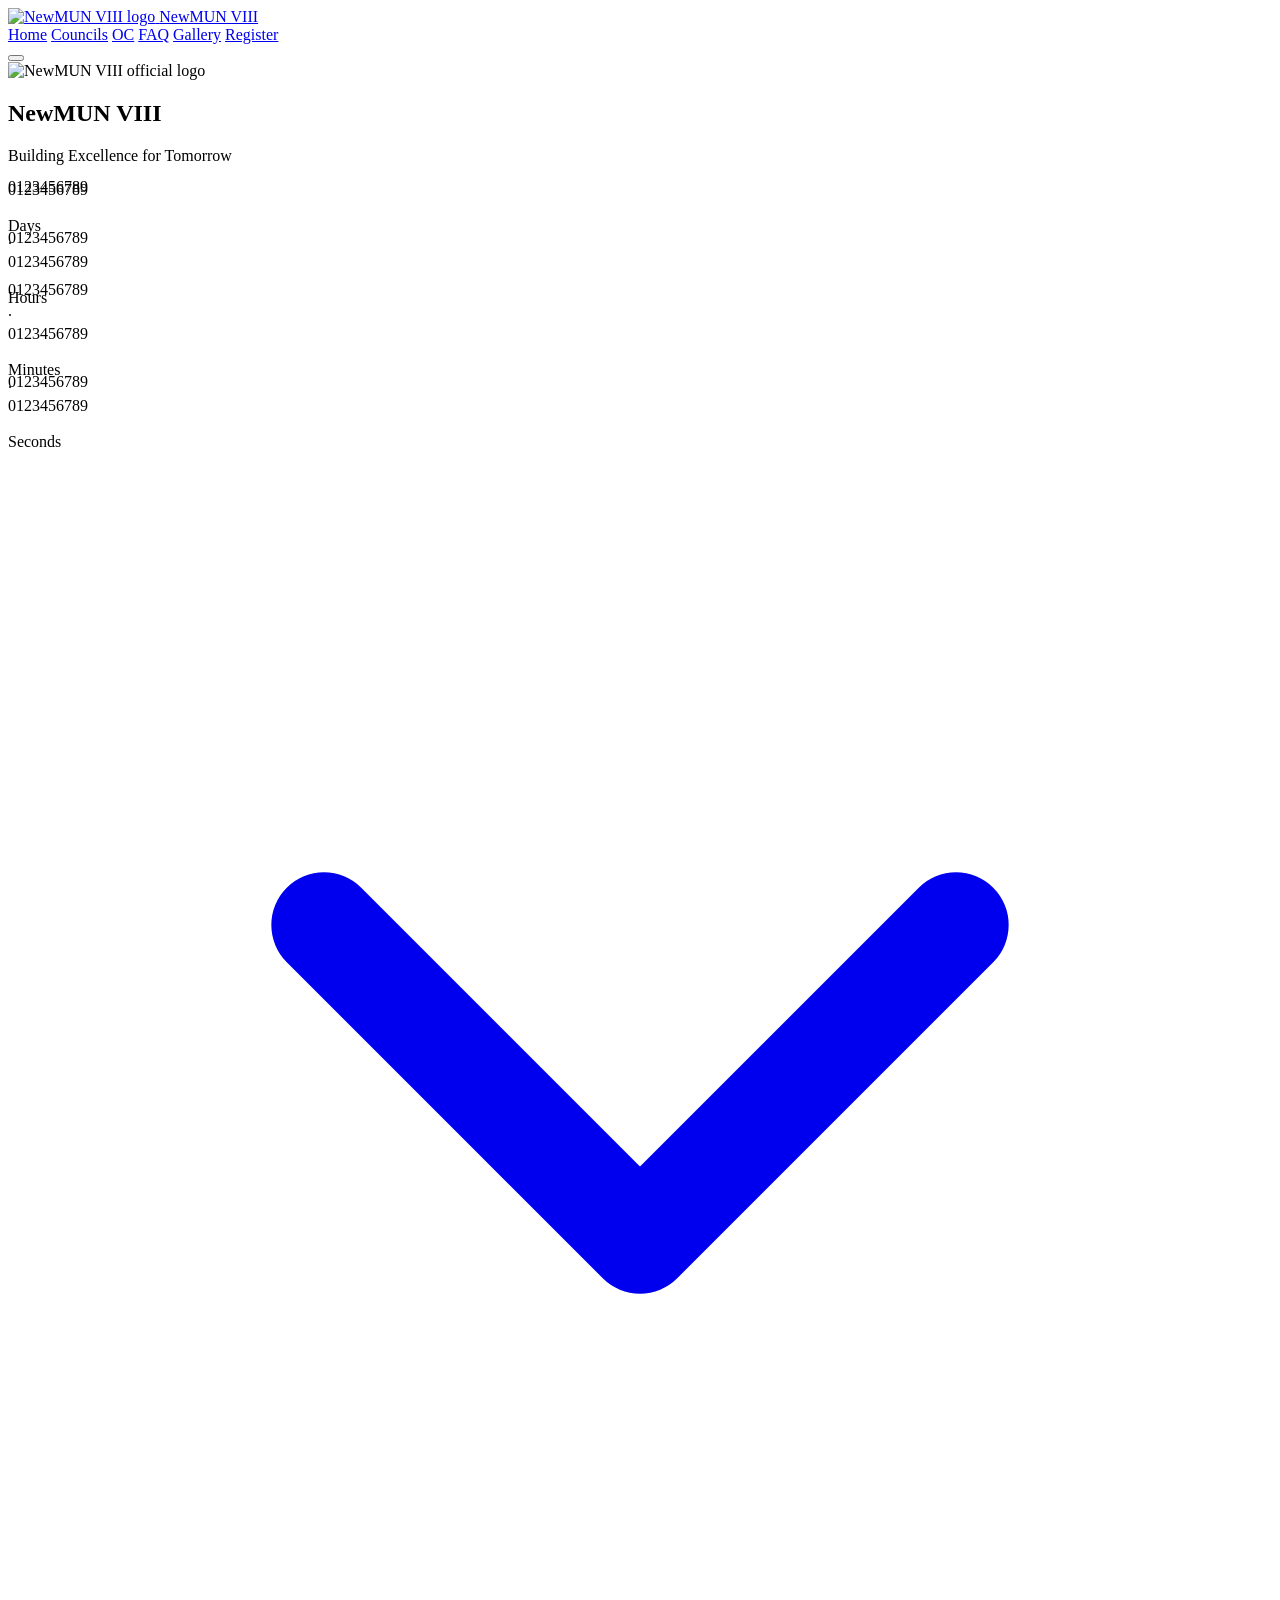
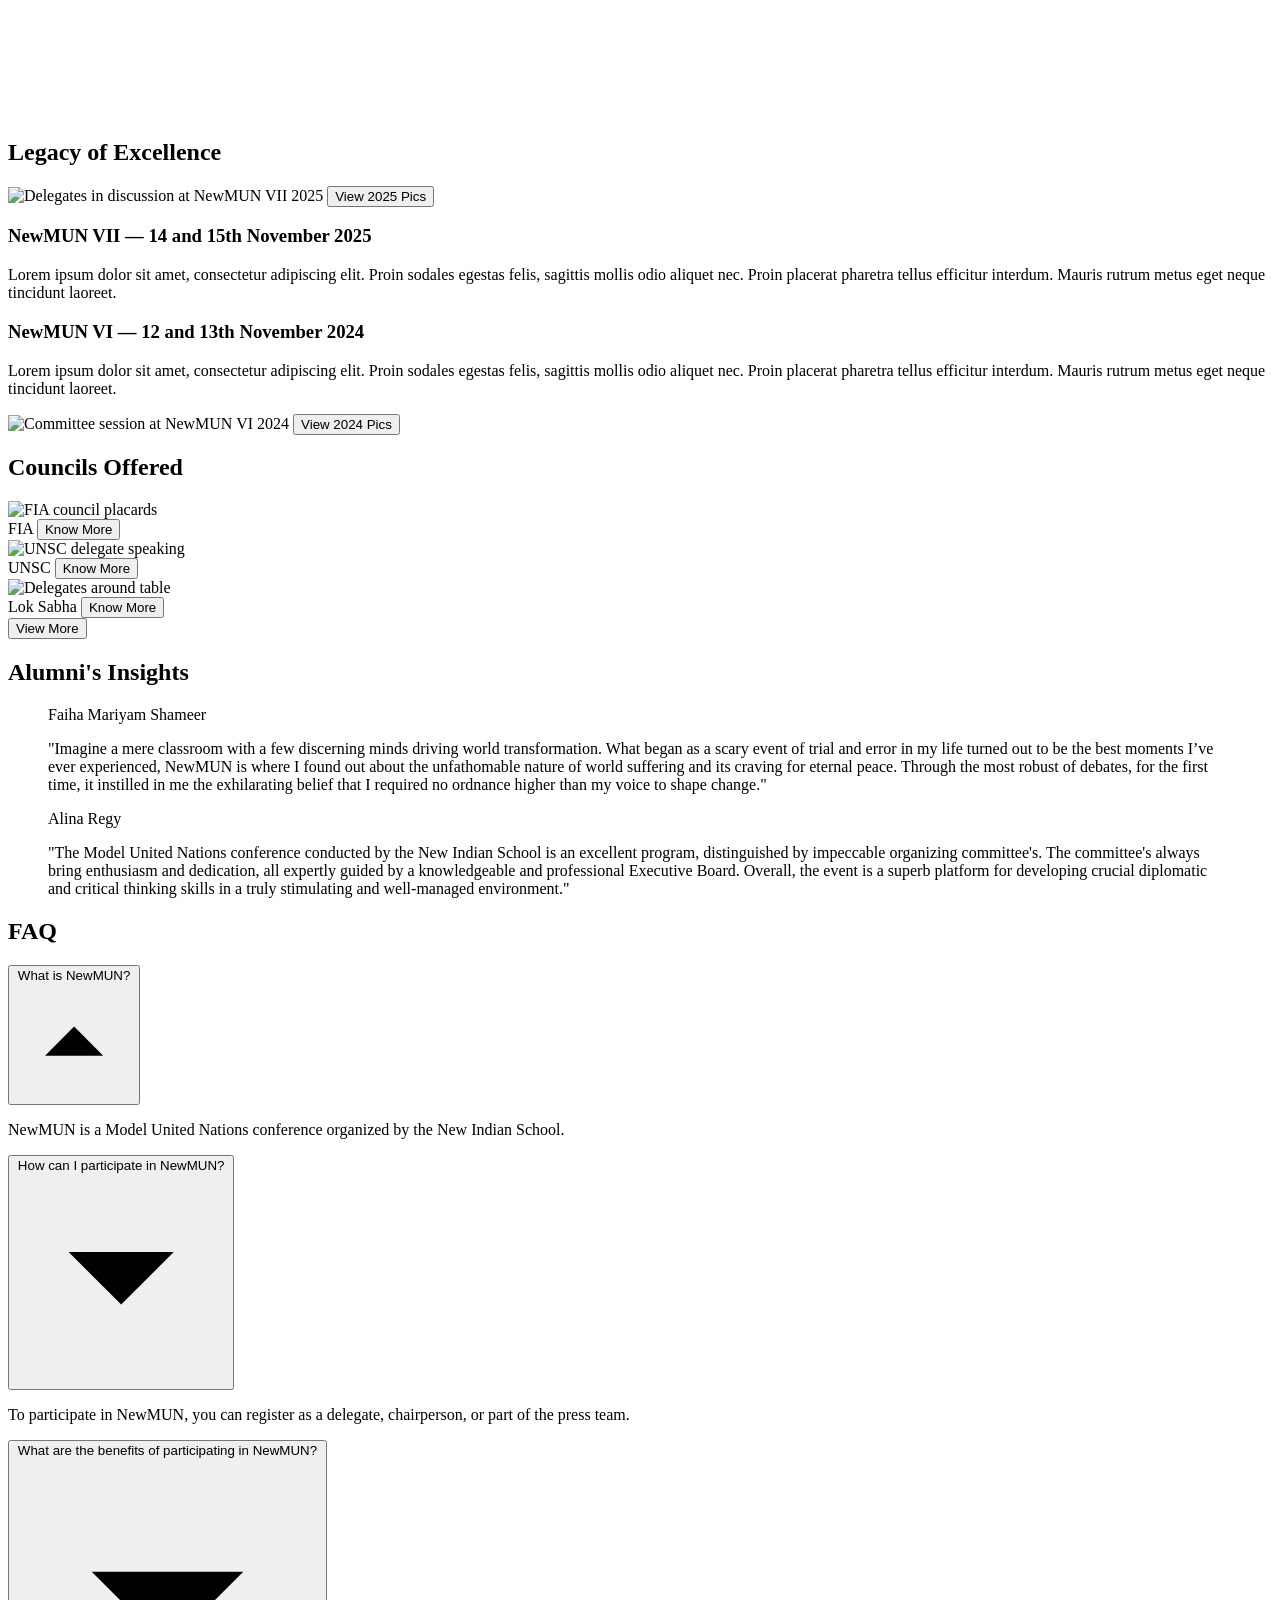
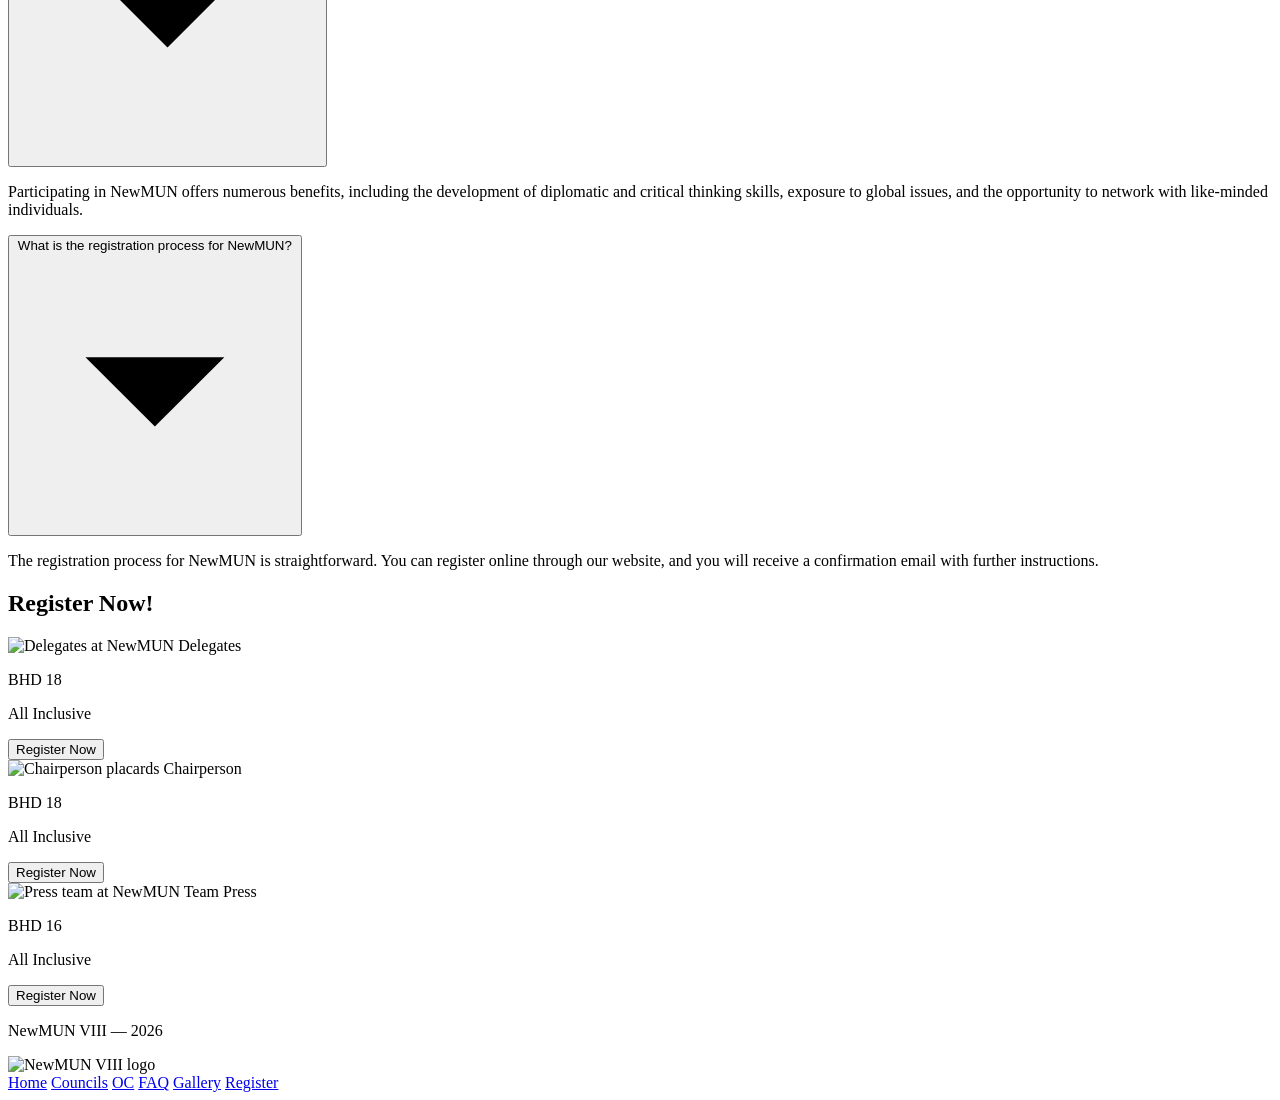
==== commit 0e2ab903: "Update asset paths to newmunbhviii directory" ====
--- a/index.html
+++ b/index.html
@@ -7,7 +7,7 @@
 <link rel="preconnect" href="https://fonts.googleapis.com">
 <link rel="preconnect" href="https://fonts.gstatic.com" crossorigin>
 <link href="https://fonts.googleapis.com/css2?family=Playfair+Display:ital,wght@0,500;0,600;0,700;1,500;1,600&family=Montserrat:wght@400;500;600;700;800&display=swap" rel="stylesheet">
-<link rel="stylesheet" href="/assets/css/index.css">
+<link rel="stylesheet" href="/newmunbhviii/assets/css/index.css">
 </head>
 <body>
 
@@ -16,7 +16,7 @@
   <div class="header-inner">
     <a href="#" class="brand">
       <span class="brand-mark">
-        <img src="/assets/logo.png" alt="NewMUN VIII logo">
+        <img src="/newmunbhviii/assets/logo.png" alt="NewMUN VIII logo">
       </span>
       <span class="brand-name">NewMUN VIII</span>
     </a>
@@ -44,7 +44,7 @@
 
   <div class="hero-content">
     <div class="emblem">
-      <img src="/assets/logo.png" alt="NewMUN VIII official logo" class="emblem-logo">
+      <img src="/newmunbhviii/assets/logo.png" alt="NewMUN VIII official logo" class="emblem-logo">
     </div>
 
     <h1 class="hero-title">NewMUN VIII</h1>
@@ -87,7 +87,7 @@
   <div class="legacy-cards">
     <article class="legacy-card reveal">
       <div class="legacy-media">
-        <img src="/assets/legacy-vii.jpeg" alt="Delegates in discussion at NewMUN VII">
+        <img src="/newmunbhviii/assets/legacy-vii.jpeg" alt="Delegates in discussion at NewMUN VII">
         <span class="legacy-year">2025</span>
         <button class="btn btn-pill btn-overlay">View 2025 Pics</button>
       </div>
@@ -103,7 +103,7 @@
         <p>Lorem ipsum dolor sit amet, consectetur adipiscing elit. Proin sodales egestas felis, sagittis mollis odio aliquet nec. Proin placerat pharetra tellus efficitur interdum. Mauris rutrum metus eget neque tincidunt laoreet.</p>
       </div>
       <div class="legacy-media">
-        <img src="/assets/legacy-vi.jpg" alt="Committee session at NewMUN VI">
+        <img src="/newmunbhviii/assets/legacy-vi.jpg" alt="Committee session at NewMUN VI">
         <span class="legacy-year">2024</span>
         <button class="btn btn-pill btn-overlay">View 2024 Pics</button>
       </div>
@@ -124,14 +124,14 @@
       </div>
     </div>
     <div class="council-card reveal">
-      <img src="/assets/unsc.jpeg" alt="UNSC delegate speaking">
+      <img src="/newmunbhviii/assets/unsc.jpeg" alt="UNSC delegate speaking">
       <div class="council-overlay">
         <span class="council-name">UNSC</span>
         <button class="btn btn-pill btn-overlay">Know More</button>
       </div>
     </div>
     <div class="council-card reveal">
-      <img src="/assets/lok-sabha.jpeg" alt="Delegates around table">
+      <img src="/newmunbhviii/assets/lok-sabha.jpeg" alt="Delegates around table">
       <div class="council-overlay">
         <span class="council-name">Lok Sabha</span>
         <button class="btn btn-pill btn-overlay">Know More</button>
@@ -214,7 +214,7 @@
   <div class="register-grid">
     <article class="register-card reveal">
       <div class="register-media">
-        <img src="/assets/delegates.jpeg" alt="Delegates at NewMUN">
+        <img src="/newmunbhviii/assets/delegates.jpeg" alt="Delegates at NewMUN">
         <span class="register-label">Delegates</span>
       </div>
       <p class="register-price">BHD 18</p>
@@ -224,7 +224,7 @@
 
     <article class="register-card reveal">
       <div class="register-media">
-        <img src="/assets/chairs.jpg" alt="Chairperson placards">
+        <img src="/newmunbhviii/assets/chairs.jpg" alt="Chairperson placards">
         <span class="register-label">Chairperson</span>
       </div>
       <p class="register-price">BHD 18</p>
@@ -234,7 +234,7 @@
 
     <article class="register-card reveal">
       <div class="register-media">
-        <img src="/assets/press.jpg" alt="Press team at NewMUN">
+        <img src="/newmunbhviii/assets/press.jpg" alt="Press team at NewMUN">
         <span class="register-label">Team Press</span>
       </div>
       <p class="register-price">BHD 16</p>
@@ -250,7 +250,7 @@
       <p class="footer-title">NewMUN VIII &mdash; 2026</p>
     </div>
     <div class="footer-emblem">
-      <img src="/assets/logo.png" alt="NewMUN VIII logo" class="footer-logo">
+      <img src="/newmunbhviii/assets/logo.png" alt="NewMUN VIII logo" class="footer-logo">
     </div>
     <nav class="footer-nav" aria-label="Footer">
       <a href="index.html">Home</a>
@@ -265,4 +265,4 @@
 
 <script src="assets/js/index.js"></script>
 </body>
-</html>+</html>
